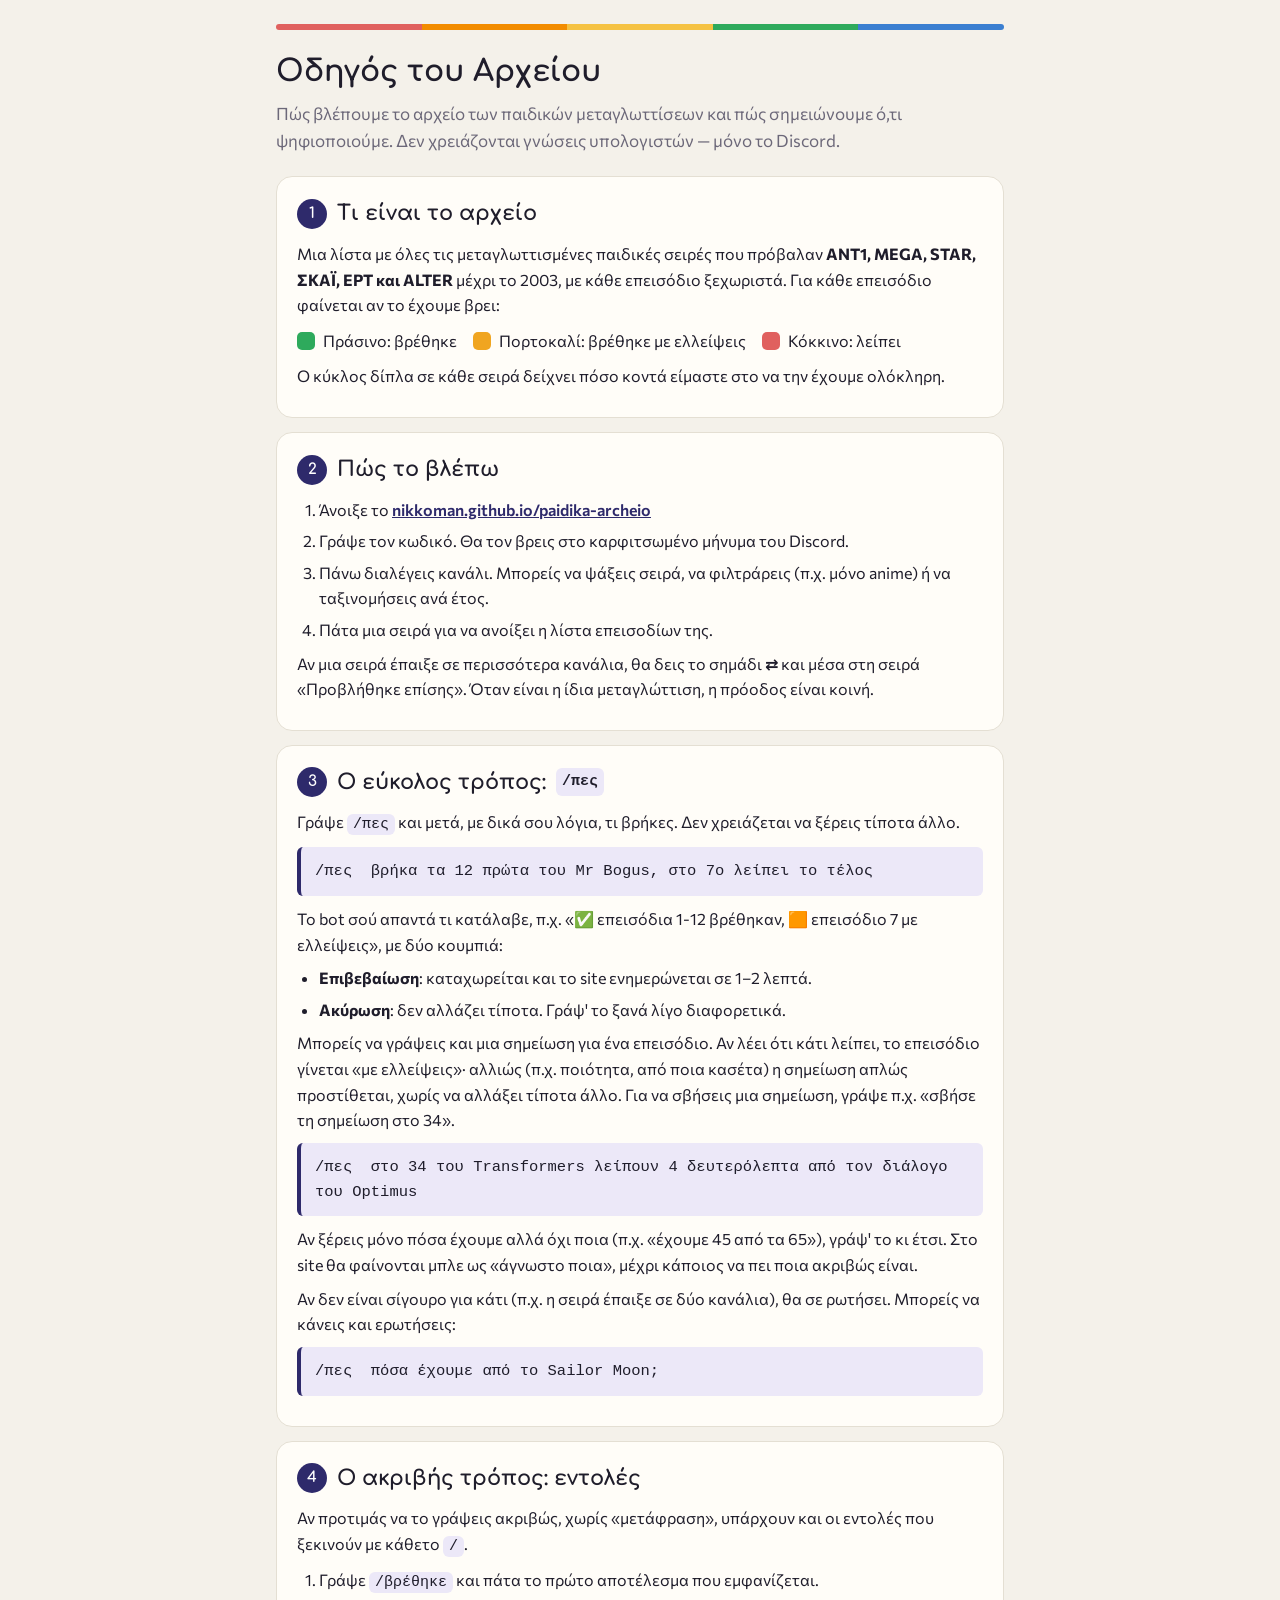
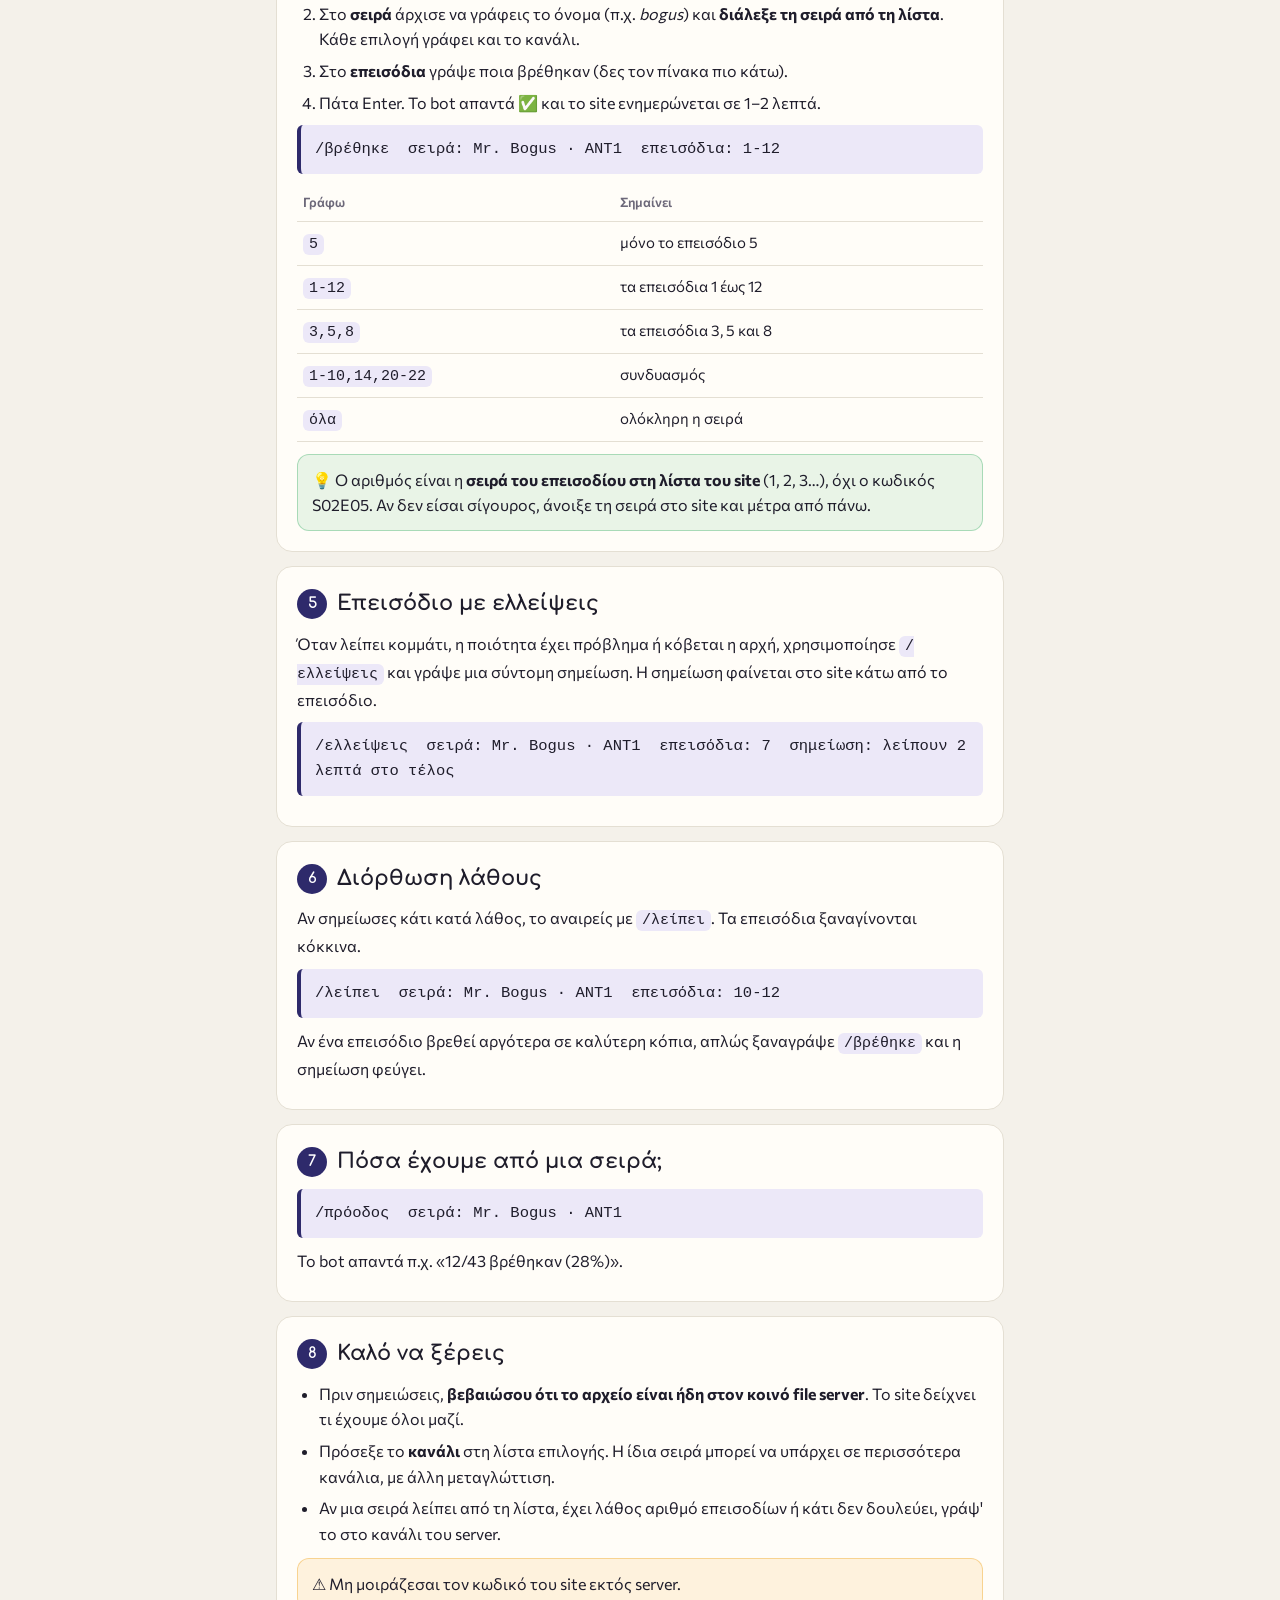
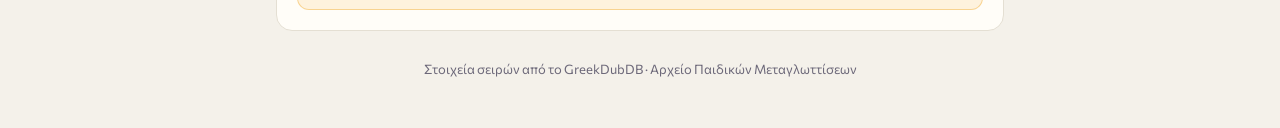
==== manual.html @ 13e2ba12 "«Έχουμε Ν, άγνωστο ποια»: νέα κατάσταση στο αρχείο, στο /πες και στο site - archive.py: dubs[dub].cl" ====
<!doctype html>
<html lang="el">
<head>
<meta charset="utf-8">
<meta name="viewport" content="width=device-width, initial-scale=1">
<meta name="robots" content="noindex, nofollow">
<title>Οδηγός Αρχείου</title>
<link rel="preconnect" href="https://fonts.googleapis.com">
<link rel="preconnect" href="https://fonts.gstatic.com" crossorigin>
<link href="https://fonts.googleapis.com/css2?family=Comfortaa:wght@500;700&family=Commissioner:wght@400;500;600;700&display=swap" rel="stylesheet">
<link rel="icon" href="data:image/svg+xml,<svg xmlns='http://www.w3.org/2000/svg' viewBox='0 0 32 32'><rect x='2' y='7' width='28' height='18' rx='3' fill='%23222'/><circle cx='11' cy='16' r='4' fill='%23f5c242'/><circle cx='21' cy='16' r='4' fill='%23f5c242'/></svg>">
<style>
:root {
  --bg: #f4f1ea; --card: #fffdf8; --ink: #1f1d2b; --muted: #6c6879; --line: #e4dfd3;
  --found: #2eaa5c; --partial: #f0a520; --missing: #e0605e; --accent: #2e2a6b; --code: #ece8f8;
}
@media (prefers-color-scheme: dark) {
  :root { --bg: #15141c; --card: #1e1d28; --ink: #ecebf2; --muted: #a29fb3; --line: #2f2d3c; --code: #2a2840; }
}
* { box-sizing: border-box; }
body { margin: 0; background: var(--bg); color: var(--ink); font: 16px/1.6 "Commissioner", system-ui, sans-serif; }
main { max-width: 760px; margin: 0 auto; padding: 24px 16px 64px; }
h1, h2 { font-family: "Comfortaa", sans-serif; }
h1 { font-size: 30px; margin: 18px 0 4px; }
h2 { font-size: 21px; margin: 0 0 10px; display: flex; gap: 10px; align-items: center; }
h2 .n { display: inline-grid; place-items: center; width: 30px; height: 30px; border-radius: 50%; background: var(--accent); color: #fff; font-size: 15px; flex: none; }
.lead { color: var(--muted); font-size: 17px; margin: 0 0 22px; }
.tape { display: flex; height: 6px; border-radius: 3px; overflow: hidden; }
.tape span { flex: 1; }
.tape span:nth-child(1) { background: #e0605e; } .tape span:nth-child(2) { background: #f28c00; }
.tape span:nth-child(3) { background: #f5c242; } .tape span:nth-child(4) { background: #2eaa5c; }
.tape span:nth-child(5) { background: #3b7fd1; }
section { background: var(--card); border: 1px solid var(--line); border-radius: 16px; padding: 20px; margin: 14px 0; }
p { margin: 8px 0; }
code, .cmd { font-family: ui-monospace, "SF Mono", Consolas, monospace; background: var(--code); border-radius: 6px; padding: 2px 6px; font-size: 15px; }
.cmd { display: block; padding: 12px 14px; margin: 10px 0; font-size: 15.5px; white-space: pre-wrap; border-left: 4px solid var(--accent); }
.steps { margin: 8px 0; padding-left: 22px; }
.steps li { margin: 6px 0; }
.legend { display: flex; gap: 16px; flex-wrap: wrap; margin: 10px 0; }
.legend span { display: inline-flex; align-items: center; gap: 8px; }
.legend i { width: 18px; height: 18px; border-radius: 5px; display: inline-block; }
.tip { background: color-mix(in srgb, var(--found) 10%, transparent); border: 1px solid color-mix(in srgb, var(--found) 35%, transparent); border-radius: 12px; padding: 12px 14px; margin-top: 12px; }
.warn { background: color-mix(in srgb, var(--partial) 12%, transparent); border: 1px solid color-mix(in srgb, var(--partial) 40%, transparent); border-radius: 12px; padding: 12px 14px; margin-top: 12px; }
table { width: 100%; border-collapse: collapse; margin: 8px 0; font-size: 15px; }
td, th { text-align: left; padding: 8px 6px; border-bottom: 1px solid var(--line); vertical-align: top; }
th { color: var(--muted); font-weight: 600; font-size: 13px; }
a { color: var(--accent); font-weight: 600; }
@media (prefers-color-scheme: dark) { a { color: #9d97ff; } }
.foot { text-align: center; color: var(--muted); font-size: 13px; margin-top: 28px; }
</style>
</head>
<body>
<main>
  <div class="tape" aria-hidden="true"><span></span><span></span><span></span><span></span><span></span></div>
  <h1>Οδηγός του Αρχείου</h1>
  <p class="lead">Πώς βλέπουμε το αρχείο των παιδικών μεταγλωττίσεων και πώς σημειώνουμε ό,τι ψηφιοποιούμε. Δεν χρειάζονται γνώσεις υπολογιστών — μόνο το Discord.</p>

  <section>
    <h2><span class="n">1</span>Τι είναι το αρχείο</h2>
    <p>Μια λίστα με όλες τις μεταγλωττισμένες παιδικές σειρές που πρόβαλαν <b>ANT1, MEGA, STAR, ΣΚΑΪ, ΕΡΤ και ALTER</b> μέχρι το 2003, με κάθε επεισόδιο ξεχωριστά. Για κάθε επεισόδιο φαίνεται αν το έχουμε βρει:</p>
    <div class="legend">
      <span><i style="background:var(--found)"></i>Πράσινο: βρέθηκε</span>
      <span><i style="background:var(--partial)"></i>Πορτοκαλί: βρέθηκε με ελλείψεις</span>
      <span><i style="background:var(--missing)"></i>Κόκκινο: λείπει</span>
    </div>
    <p>Ο κύκλος δίπλα σε κάθε σειρά δείχνει πόσο κοντά είμαστε στο να την έχουμε ολόκληρη.</p>
  </section>

  <section>
    <h2><span class="n">2</span>Πώς το βλέπω</h2>
    <ol class="steps">
      <li>Άνοιξε το <a href="https://nikkoman.github.io/paidika-archeio/" target="_blank" rel="noopener">nikkoman.github.io/paidika-archeio</a></li>
      <li>Γράψε τον κωδικό. Θα τον βρεις στο καρφιτσωμένο μήνυμα του Discord.</li>
      <li>Πάνω διαλέγεις κανάλι. Μπορείς να ψάξεις σειρά, να φιλτράρεις (π.χ. μόνο anime) ή να ταξινομήσεις ανά έτος.</li>
      <li>Πάτα μια σειρά για να ανοίξει η λίστα επεισοδίων της.</li>
    </ol>
    <p>Αν μια σειρά έπαιξε σε περισσότερα κανάλια, θα δεις το σημάδι <b>⇄</b> και μέσα στη σειρά «Προβλήθηκε επίσης». Όταν είναι η ίδια μεταγλώττιση, η πρόοδος είναι κοινή.</p>
  </section>

  <section>
    <h2><span class="n">3</span>Ο εύκολος τρόπος: <code>/πες</code></h2>
    <p>Γράψε <code>/πες</code> και μετά, με δικά σου λόγια, τι βρήκες. Δεν χρειάζεται να ξέρεις τίποτα άλλο.</p>
    <div class="cmd">/πες  βρήκα τα 12 πρώτα του Mr Bogus, στο 7ο λείπει το τέλος</div>
    <p>Το bot σού απαντά τι κατάλαβε, π.χ. «✅ επεισόδια 1-12 βρέθηκαν, 🟧 επεισόδιο 7 με ελλείψεις», με δύο κουμπιά:</p>
    <ul class="steps">
      <li><b>Επιβεβαίωση</b>: καταχωρείται και το site ενημερώνεται σε 1–2 λεπτά.</li>
      <li><b>Ακύρωση</b>: δεν αλλάζει τίποτα. Γράψ' το ξανά λίγο διαφορετικά.</li>
    </ul>
    <p>Μπορείς να γράψεις και μια σημείωση για ένα επεισόδιο. Αν λέει ότι κάτι λείπει, το επεισόδιο γίνεται «με ελλείψεις»· αλλιώς (π.χ. ποιότητα, από ποια κασέτα) η σημείωση απλώς προστίθεται, χωρίς να αλλάξει τίποτα άλλο. Για να σβήσεις μια σημείωση, γράψε π.χ. «σβήσε τη σημείωση στο 34».</p>
    <div class="cmd">/πες  στο 34 του Transformers λείπουν 4 δευτερόλεπτα από τον διάλογο του Optimus</div>
    <p>Αν ξέρεις μόνο πόσα έχουμε αλλά όχι ποια (π.χ. «έχουμε 45 από τα 65»), γράψ' το κι έτσι. Στο site θα φαίνονται μπλε ως «άγνωστο ποια», μέχρι κάποιος να πει ποια ακριβώς είναι.</p>
    <p>Αν δεν είναι σίγουρο για κάτι (π.χ. η σειρά έπαιξε σε δύο κανάλια), θα σε ρωτήσει. Μπορείς να κάνεις και ερωτήσεις:</p>
    <div class="cmd">/πες  πόσα έχουμε από το Sailor Moon;</div>
  </section>

  <section>
    <h2><span class="n">4</span>Ο ακριβής τρόπος: εντολές</h2>
    <p>Αν προτιμάς να το γράψεις ακριβώς, χωρίς «μετάφραση», υπάρχουν και οι εντολές που ξεκινούν με κάθετο <code>/</code>.</p>
    <ol class="steps">
      <li>Γράψε <code>/βρέθηκε</code> και πάτα το πρώτο αποτέλεσμα που εμφανίζεται.</li>
      <li>Στο <b>σειρά</b> άρχισε να γράφεις το όνομα (π.χ. <i>bogus</i>) και <b>διάλεξε τη σειρά από τη λίστα</b>. Κάθε επιλογή γράφει και το κανάλι.</li>
      <li>Στο <b>επεισόδια</b> γράψε ποια βρέθηκαν (δες τον πίνακα πιο κάτω).</li>
      <li>Πάτα Enter. Το bot απαντά ✅ και το site ενημερώνεται σε 1–2 λεπτά.</li>
    </ol>
    <div class="cmd">/βρέθηκε  σειρά: Mr. Bogus · ANT1  επεισόδια: 1-12</div>

    <table>
      <tr><th>Γράφω</th><th>Σημαίνει</th></tr>
      <tr><td><code>5</code></td><td>μόνο το επεισόδιο 5</td></tr>
      <tr><td><code>1-12</code></td><td>τα επεισόδια 1 έως 12</td></tr>
      <tr><td><code>3,5,8</code></td><td>τα επεισόδια 3, 5 και 8</td></tr>
      <tr><td><code>1-10,14,20-22</code></td><td>συνδυασμός</td></tr>
      <tr><td><code>όλα</code></td><td>ολόκληρη η σειρά</td></tr>
    </table>
    <div class="tip">💡 Ο αριθμός είναι η <b>σειρά του επεισοδίου στη λίστα του site</b> (1, 2, 3…), όχι ο κωδικός S02E05. Αν δεν είσαι σίγουρος, άνοιξε τη σειρά στο site και μέτρα από πάνω.</div>
  </section>

  <section>
    <h2><span class="n">5</span>Επεισόδιο με ελλείψεις</h2>
    <p>Όταν λείπει κομμάτι, η ποιότητα έχει πρόβλημα ή κόβεται η αρχή, χρησιμοποίησε <code>/ελλείψεις</code> και γράψε μια σύντομη σημείωση. Η σημείωση φαίνεται στο site κάτω από το επεισόδιο.</p>
    <div class="cmd">/ελλείψεις  σειρά: Mr. Bogus · ANT1  επεισόδια: 7  σημείωση: λείπουν 2 λεπτά στο τέλος</div>
  </section>

  <section>
    <h2><span class="n">6</span>Διόρθωση λάθους</h2>
    <p>Αν σημείωσες κάτι κατά λάθος, το αναιρείς με <code>/λείπει</code>. Τα επεισόδια ξαναγίνονται κόκκινα.</p>
    <div class="cmd">/λείπει  σειρά: Mr. Bogus · ANT1  επεισόδια: 10-12</div>
    <p>Αν ένα επεισόδιο βρεθεί αργότερα σε καλύτερη κόπια, απλώς ξαναγράψε <code>/βρέθηκε</code> και η σημείωση φεύγει.</p>
  </section>

  <section>
    <h2><span class="n">7</span>Πόσα έχουμε από μια σειρά;</h2>
    <div class="cmd">/πρόοδος  σειρά: Mr. Bogus · ANT1</div>
    <p>Το bot απαντά π.χ. «12/43 βρέθηκαν (28%)».</p>
  </section>

  <section>
    <h2><span class="n">8</span>Καλό να ξέρεις</h2>
    <ul class="steps">
      <li>Πριν σημειώσεις, <b>βεβαιώσου ότι το αρχείο είναι ήδη στον κοινό file server</b>. Το site δείχνει τι έχουμε όλοι μαζί.</li>
      <li>Πρόσεξε το <b>κανάλι</b> στη λίστα επιλογής. Η ίδια σειρά μπορεί να υπάρχει σε περισσότερα κανάλια, με άλλη μεταγλώττιση.</li>
      <li>Αν μια σειρά λείπει από τη λίστα, έχει λάθος αριθμό επεισοδίων ή κάτι δεν δουλεύει, γράψ' το στο κανάλι του server.</li>
    </ul>
    <div class="warn">⚠️ Μη μοιράζεσαι τον κωδικό του site εκτός server.</div>
  </section>

  <p class="foot">Στοιχεία σειρών από το GreekDubDB · Αρχείο Παιδικών Μεταγλωττίσεων</p>
</main>
</body>
</html>
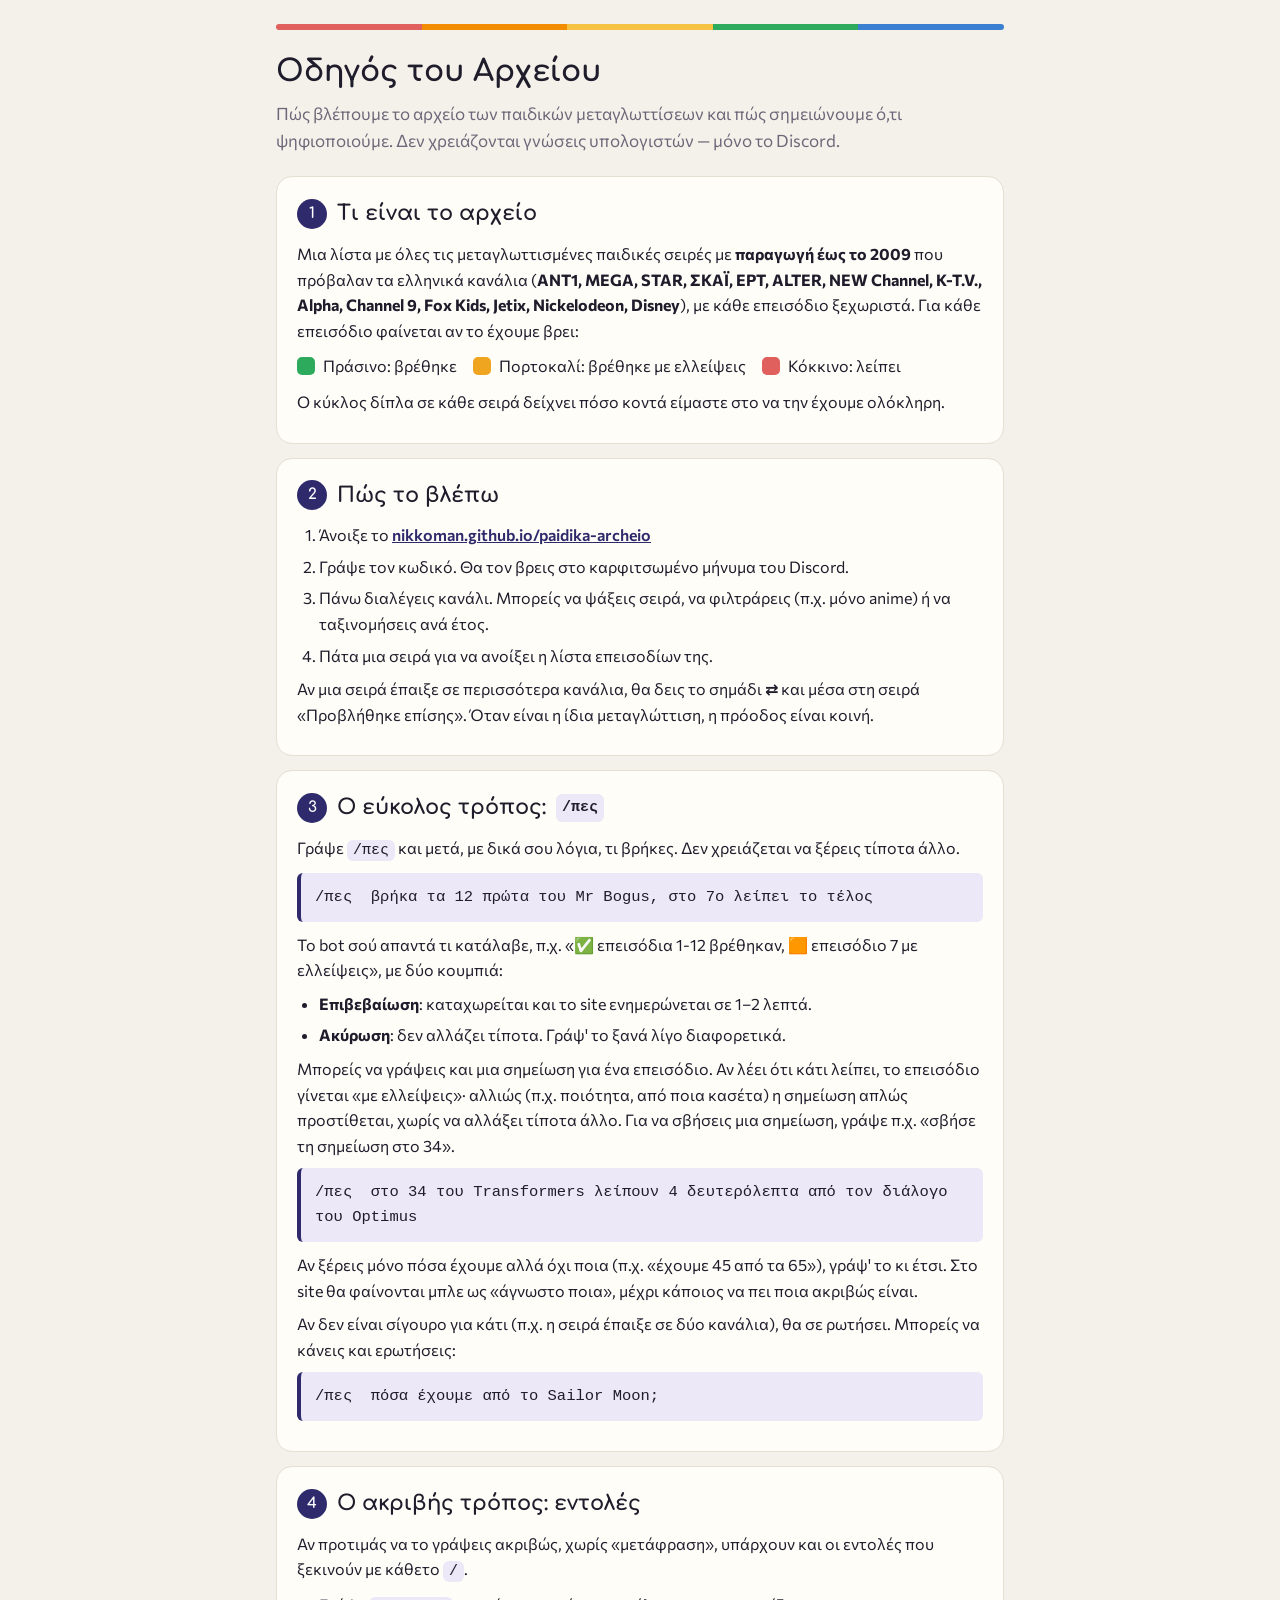
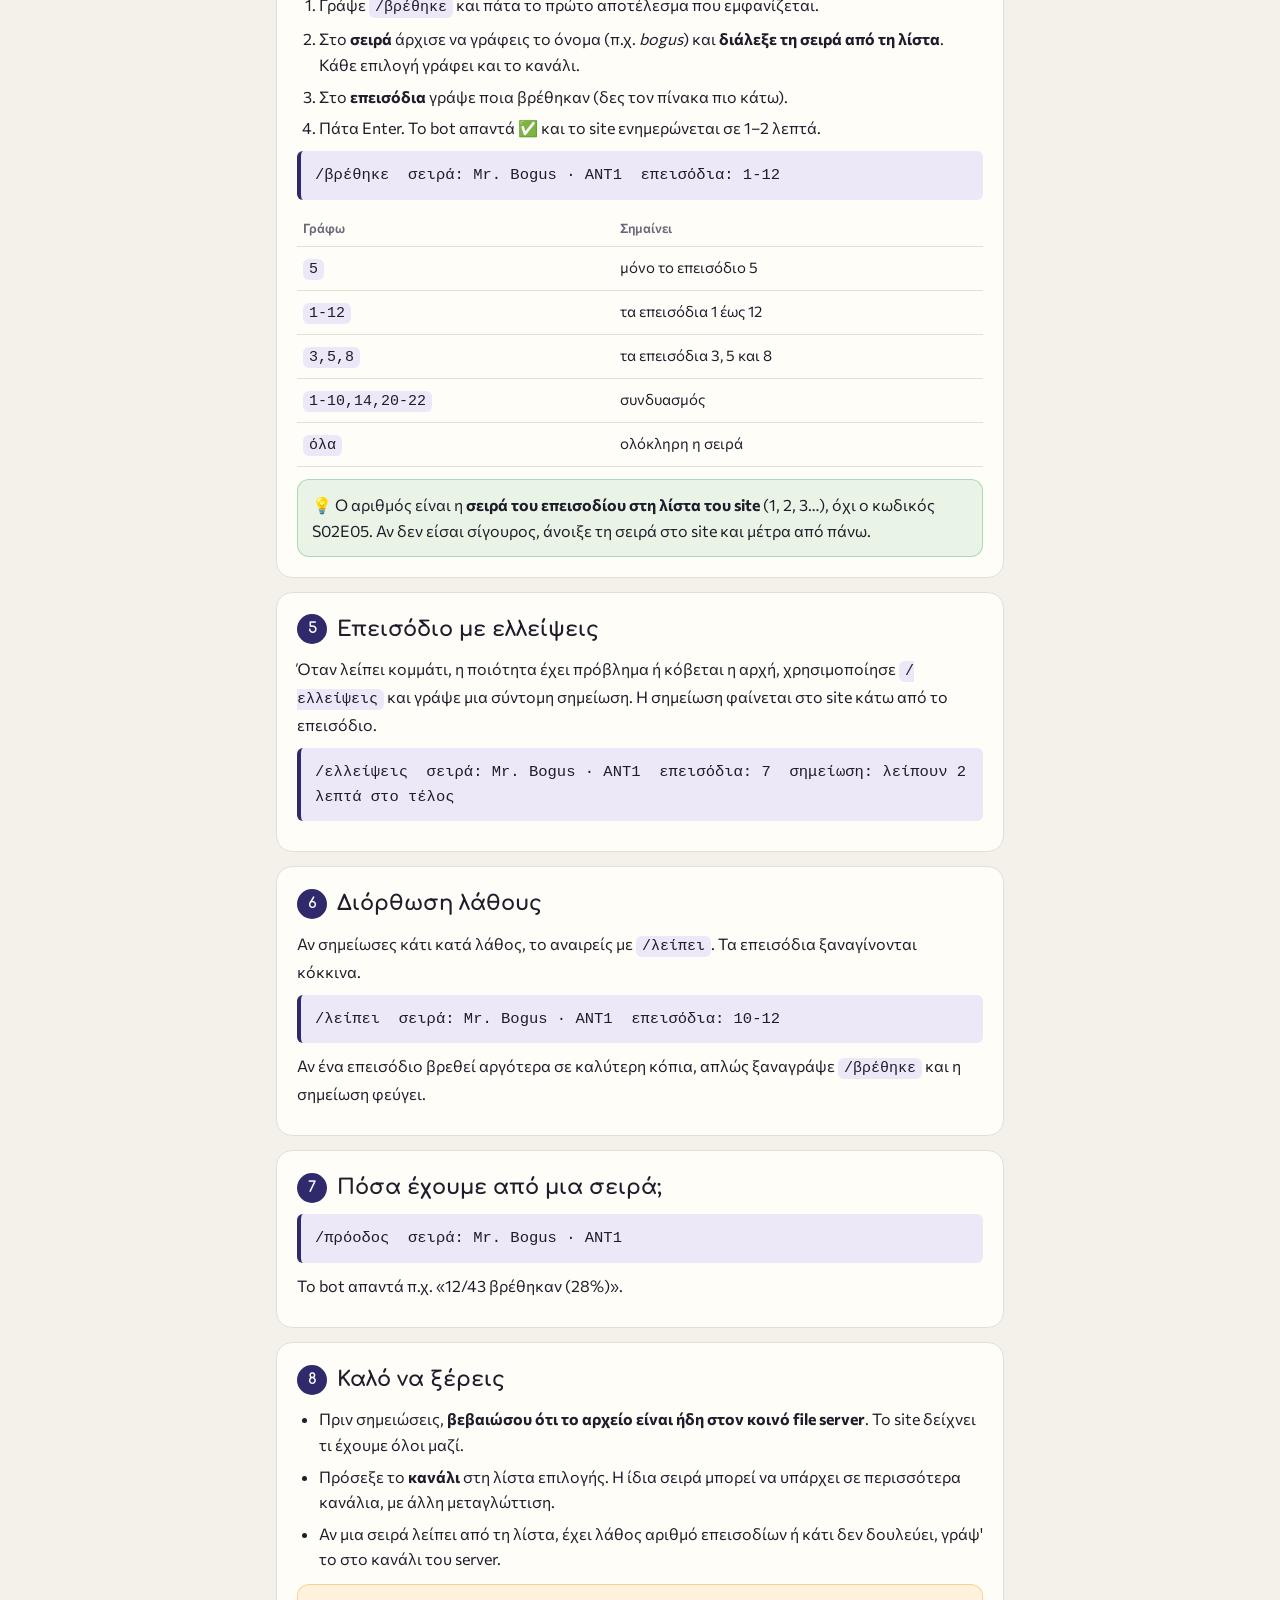
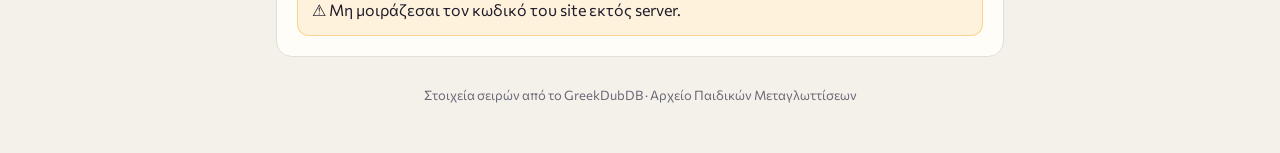
==== commit ef51b427: "Κείμενα site/οδηγού: παραγωγές έως το 2009, όλα τα κανάλια Co-Authored-By: Claude Opus 5.5 (1M conte" ====
--- a/manual.html
+++ b/manual.html
@@ -57,7 +57,7 @@
 
   <section>
     <h2><span class="n">1</span>Τι είναι το αρχείο</h2>
-    <p>Μια λίστα με όλες τις μεταγλωττισμένες παιδικές σειρές που πρόβαλαν <b>ANT1, MEGA, STAR, ΣΚΑΪ, ΕΡΤ και ALTER</b> μέχρι το 2003, με κάθε επεισόδιο ξεχωριστά. Για κάθε επεισόδιο φαίνεται αν το έχουμε βρει:</p>
+    <p>Μια λίστα με όλες τις μεταγλωττισμένες παιδικές σειρές με <b>παραγωγή έως το 2009</b> που πρόβαλαν τα ελληνικά κανάλια (<b>ANT1, MEGA, STAR, ΣΚΑΪ, ΕΡΤ, ALTER, NEW Channel, K-T.V., Alpha, Channel 9, Fox Kids, Jetix, Nickelodeon, Disney</b>), με κάθε επεισόδιο ξεχωριστά. Για κάθε επεισόδιο φαίνεται αν το έχουμε βρει:</p>
     <div class="legend">
       <span><i style="background:var(--found)"></i>Πράσινο: βρέθηκε</span>
       <span><i style="background:var(--partial)"></i>Πορτοκαλί: βρέθηκε με ελλείψεις</span>
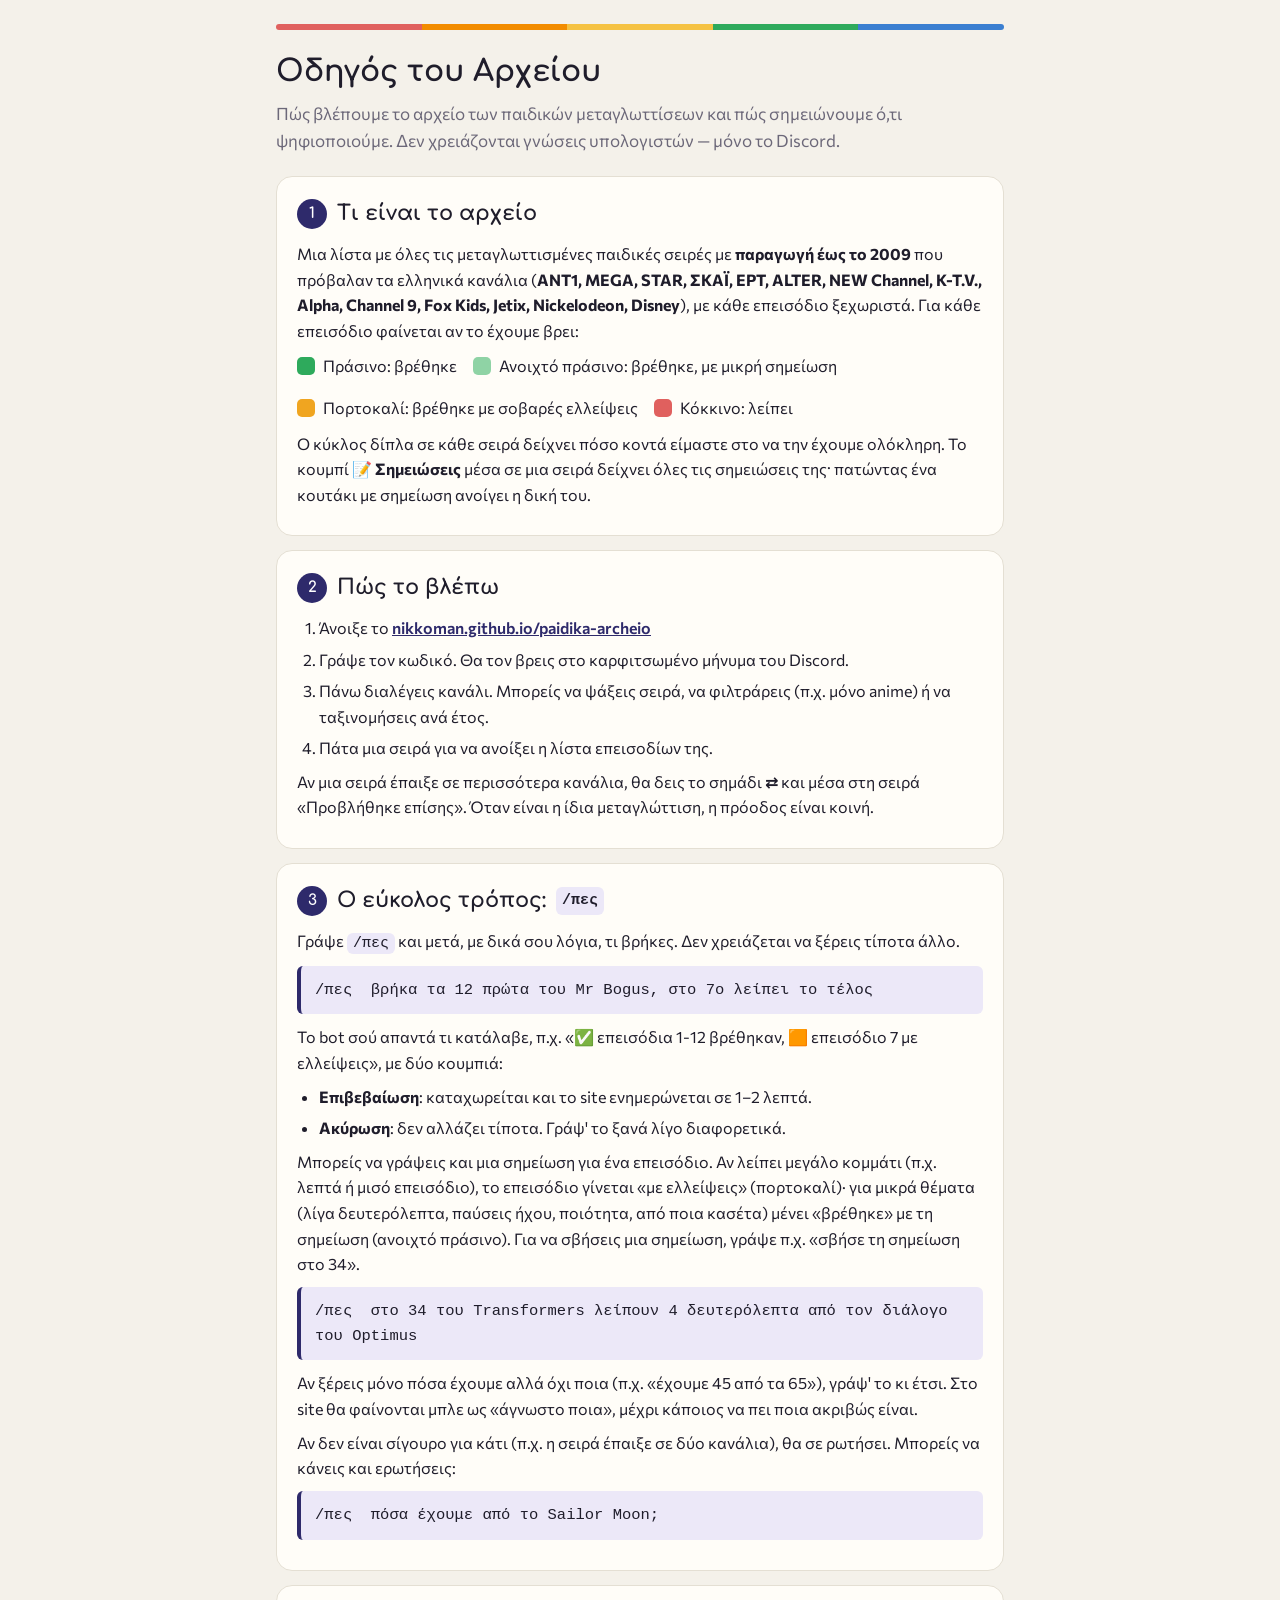
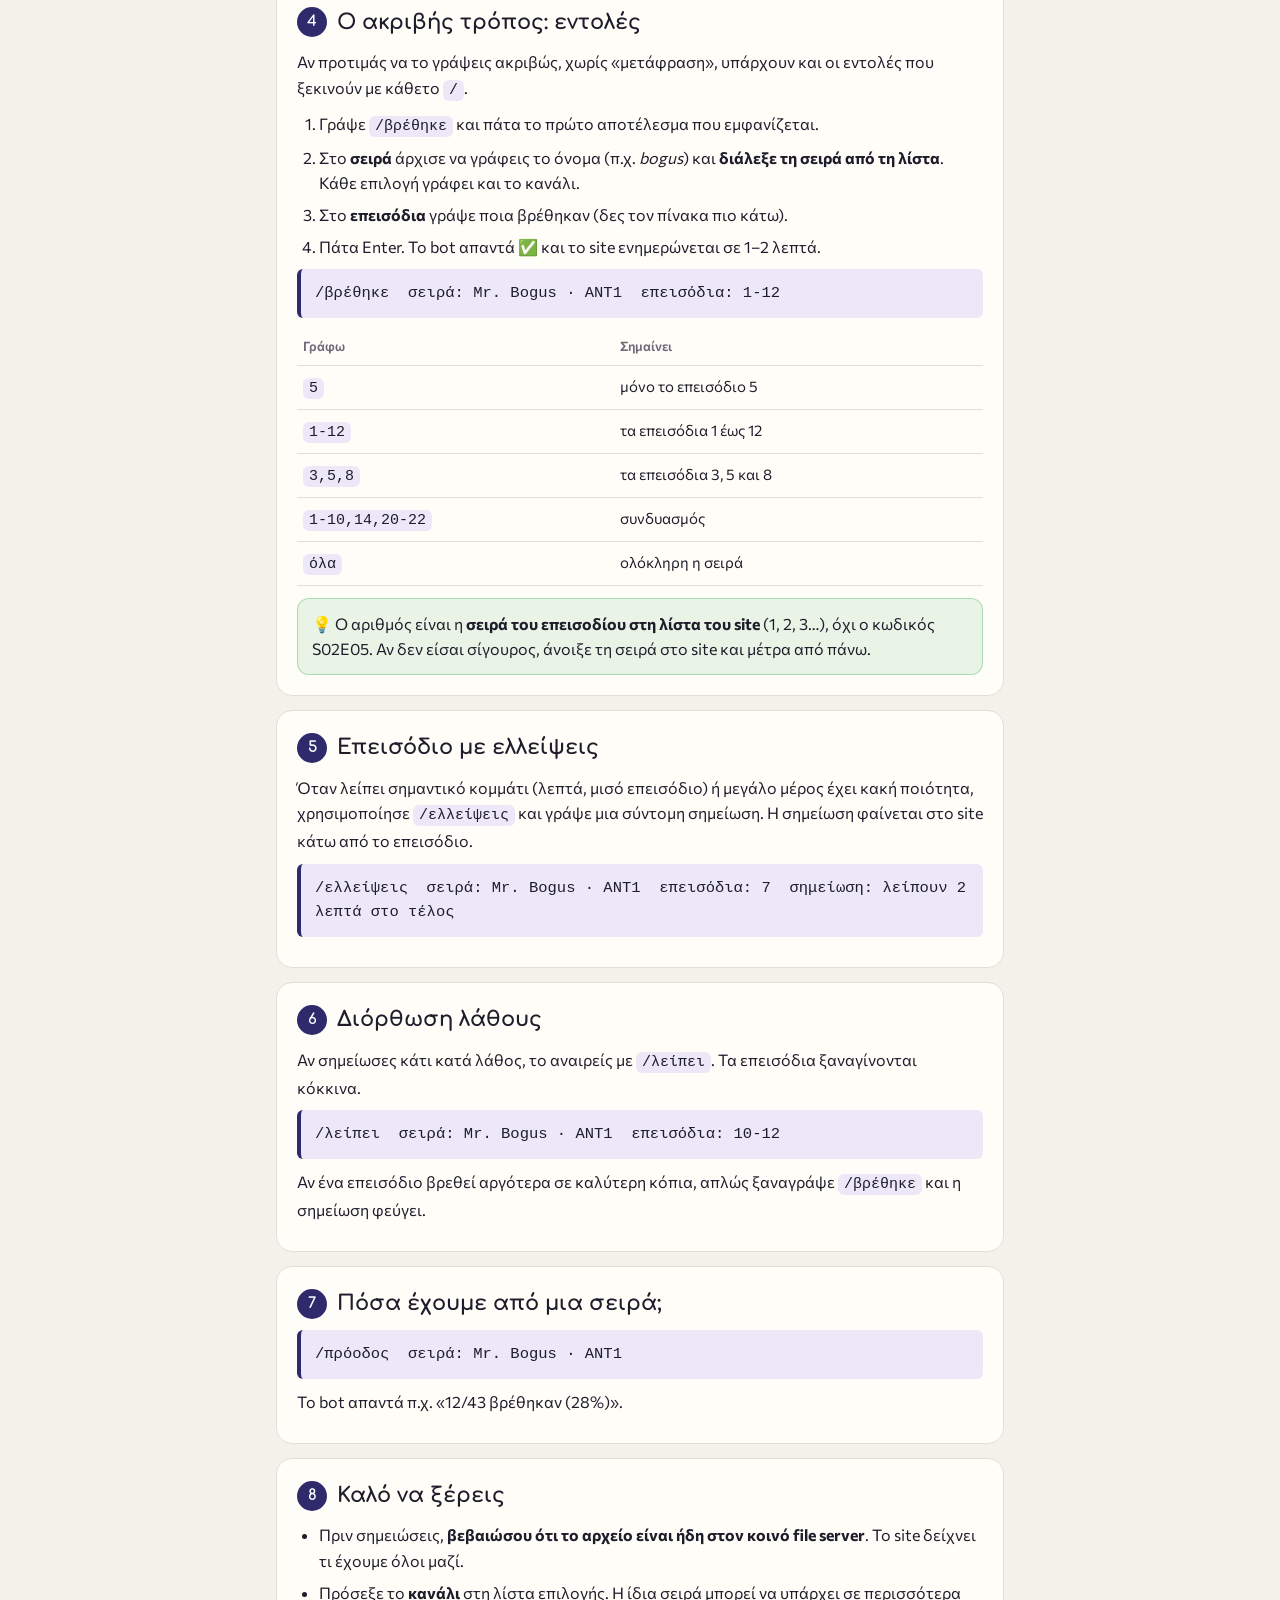
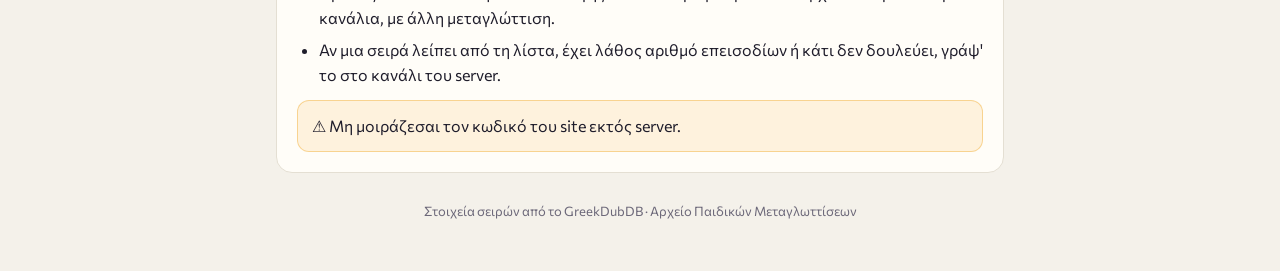
==== commit a0afba57: "Σημειώσεις: ανοιχτό πράσινο για βρέθηκε με σημείωση, κουμπί «Σημειώσεις», σοβαρότητα ελλείψεων στο b" ====
--- a/manual.html
+++ b/manual.html
@@ -3,7 +3,7 @@
 <head>
 <meta charset="utf-8">
 <meta name="viewport" content="width=device-width, initial-scale=1">
-<meta name="robots" content="noindex, nofollow">
+<meta name="robots" content="noindex, nofollow, noarchive, nosnippet, noimageindex">
 <title>Οδηγός Αρχείου</title>
 <link rel="preconnect" href="https://fonts.googleapis.com">
 <link rel="preconnect" href="https://fonts.gstatic.com" crossorigin>
@@ -60,10 +60,11 @@
     <p>Μια λίστα με όλες τις μεταγλωττισμένες παιδικές σειρές με <b>παραγωγή έως το 2009</b> που πρόβαλαν τα ελληνικά κανάλια (<b>ANT1, MEGA, STAR, ΣΚΑΪ, ΕΡΤ, ALTER, NEW Channel, K-T.V., Alpha, Channel 9, Fox Kids, Jetix, Nickelodeon, Disney</b>), με κάθε επεισόδιο ξεχωριστά. Για κάθε επεισόδιο φαίνεται αν το έχουμε βρει:</p>
     <div class="legend">
       <span><i style="background:var(--found)"></i>Πράσινο: βρέθηκε</span>
-      <span><i style="background:var(--partial)"></i>Πορτοκαλί: βρέθηκε με ελλείψεις</span>
+      <span><i style="background:#8fd3a5"></i>Ανοιχτό πράσινο: βρέθηκε, με μικρή σημείωση</span>
+      <span><i style="background:var(--partial)"></i>Πορτοκαλί: βρέθηκε με σοβαρές ελλείψεις</span>
       <span><i style="background:var(--missing)"></i>Κόκκινο: λείπει</span>
     </div>
-    <p>Ο κύκλος δίπλα σε κάθε σειρά δείχνει πόσο κοντά είμαστε στο να την έχουμε ολόκληρη.</p>
+    <p>Ο κύκλος δίπλα σε κάθε σειρά δείχνει πόσο κοντά είμαστε στο να την έχουμε ολόκληρη. Το κουμπί <b>📝 Σημειώσεις</b> μέσα σε μια σειρά δείχνει όλες τις σημειώσεις της· πατώντας ένα κουτάκι με σημείωση ανοίγει η δική του.</p>
   </section>
 
   <section>
@@ -86,7 +87,7 @@
       <li><b>Επιβεβαίωση</b>: καταχωρείται και το site ενημερώνεται σε 1–2 λεπτά.</li>
       <li><b>Ακύρωση</b>: δεν αλλάζει τίποτα. Γράψ' το ξανά λίγο διαφορετικά.</li>
     </ul>
-    <p>Μπορείς να γράψεις και μια σημείωση για ένα επεισόδιο. Αν λέει ότι κάτι λείπει, το επεισόδιο γίνεται «με ελλείψεις»· αλλιώς (π.χ. ποιότητα, από ποια κασέτα) η σημείωση απλώς προστίθεται, χωρίς να αλλάξει τίποτα άλλο. Για να σβήσεις μια σημείωση, γράψε π.χ. «σβήσε τη σημείωση στο 34».</p>
+    <p>Μπορείς να γράψεις και μια σημείωση για ένα επεισόδιο. Αν λείπει μεγάλο κομμάτι (π.χ. λεπτά ή μισό επεισόδιο), το επεισόδιο γίνεται «με ελλείψεις» (πορτοκαλί)· για μικρά θέματα (λίγα δευτερόλεπτα, παύσεις ήχου, ποιότητα, από ποια κασέτα) μένει «βρέθηκε» με τη σημείωση (ανοιχτό πράσινο). Για να σβήσεις μια σημείωση, γράψε π.χ. «σβήσε τη σημείωση στο 34».</p>
     <div class="cmd">/πες  στο 34 του Transformers λείπουν 4 δευτερόλεπτα από τον διάλογο του Optimus</div>
     <p>Αν ξέρεις μόνο πόσα έχουμε αλλά όχι ποια (π.χ. «έχουμε 45 από τα 65»), γράψ' το κι έτσι. Στο site θα φαίνονται μπλε ως «άγνωστο ποια», μέχρι κάποιος να πει ποια ακριβώς είναι.</p>
     <p>Αν δεν είναι σίγουρο για κάτι (π.χ. η σειρά έπαιξε σε δύο κανάλια), θα σε ρωτήσει. Μπορείς να κάνεις και ερωτήσεις:</p>
@@ -117,7 +118,7 @@
 
   <section>
     <h2><span class="n">5</span>Επεισόδιο με ελλείψεις</h2>
-    <p>Όταν λείπει κομμάτι, η ποιότητα έχει πρόβλημα ή κόβεται η αρχή, χρησιμοποίησε <code>/ελλείψεις</code> και γράψε μια σύντομη σημείωση. Η σημείωση φαίνεται στο site κάτω από το επεισόδιο.</p>
+    <p>Όταν λείπει σημαντικό κομμάτι (λεπτά, μισό επεισόδιο) ή μεγάλο μέρος έχει κακή ποιότητα, χρησιμοποίησε <code>/ελλείψεις</code> και γράψε μια σύντομη σημείωση. Η σημείωση φαίνεται στο site κάτω από το επεισόδιο.</p>
     <div class="cmd">/ελλείψεις  σειρά: Mr. Bogus · ANT1  επεισόδια: 7  σημείωση: λείπουν 2 λεπτά στο τέλος</div>
   </section>
 
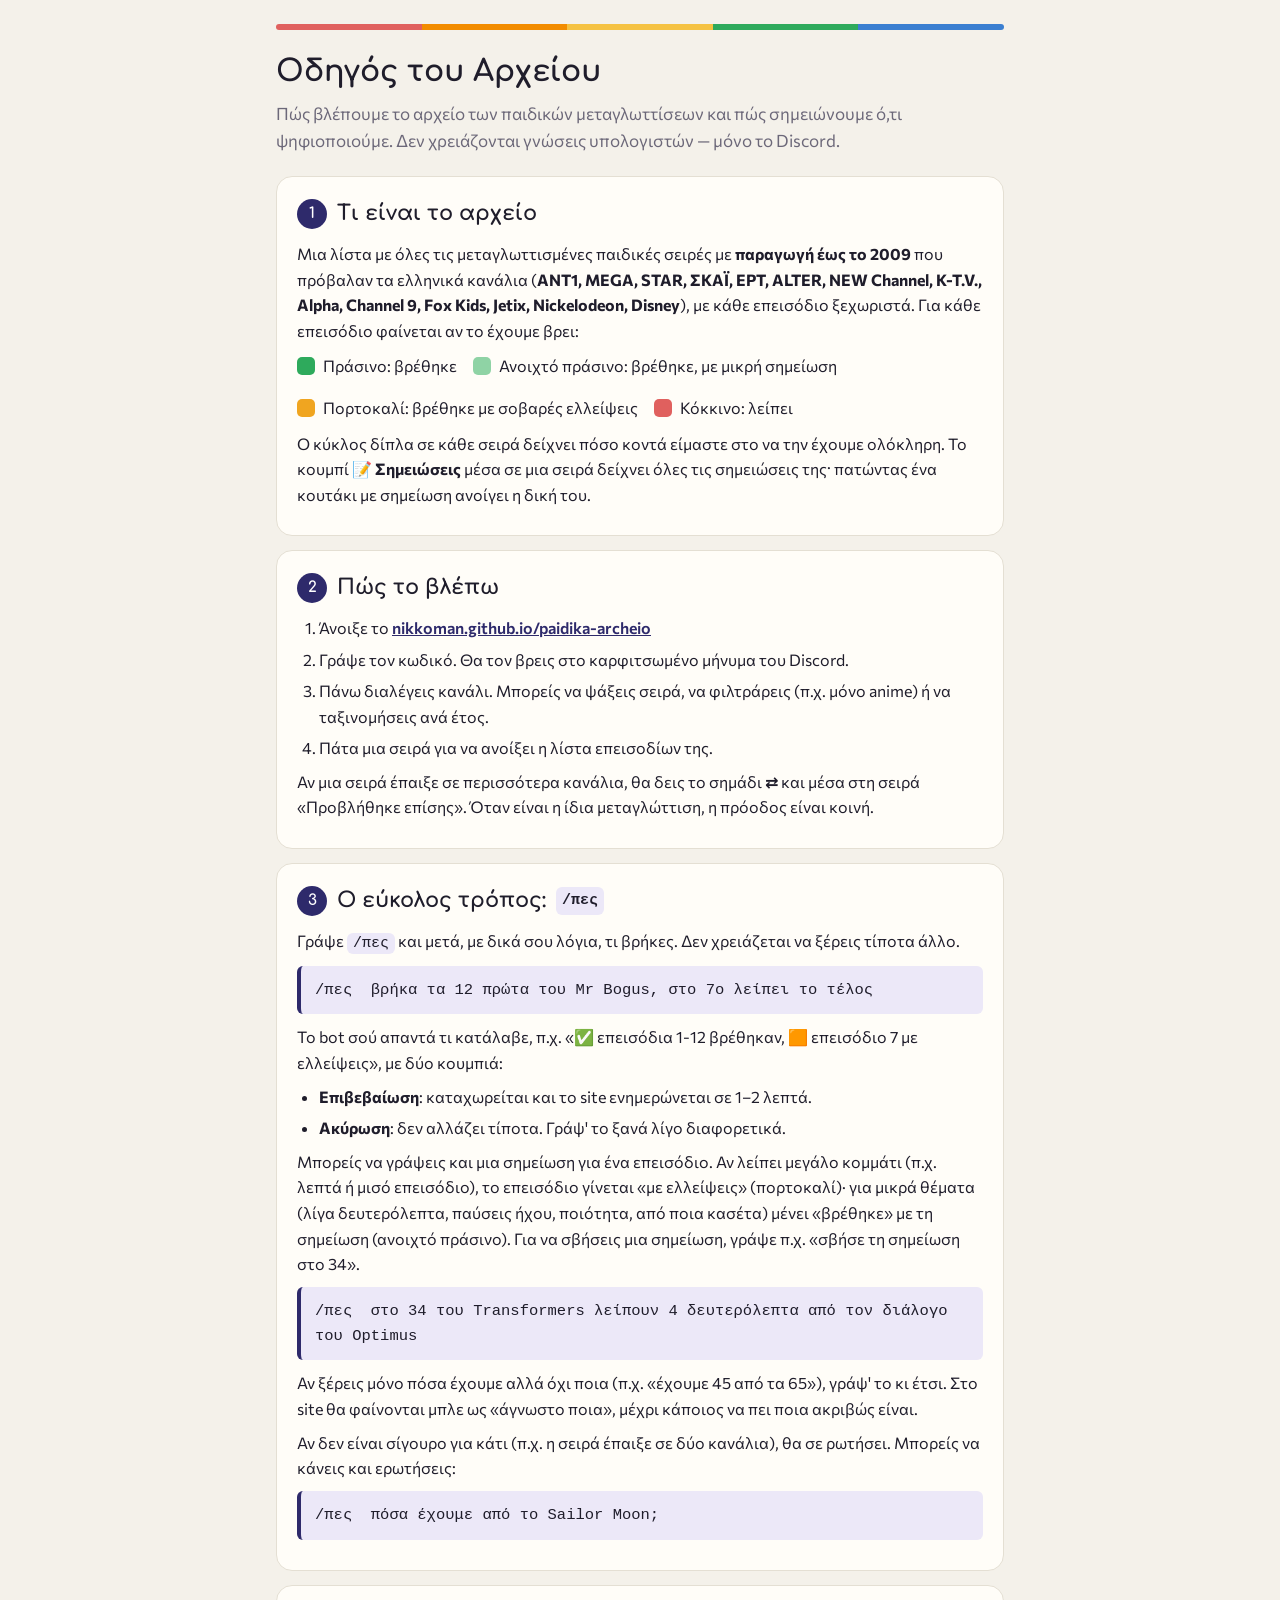
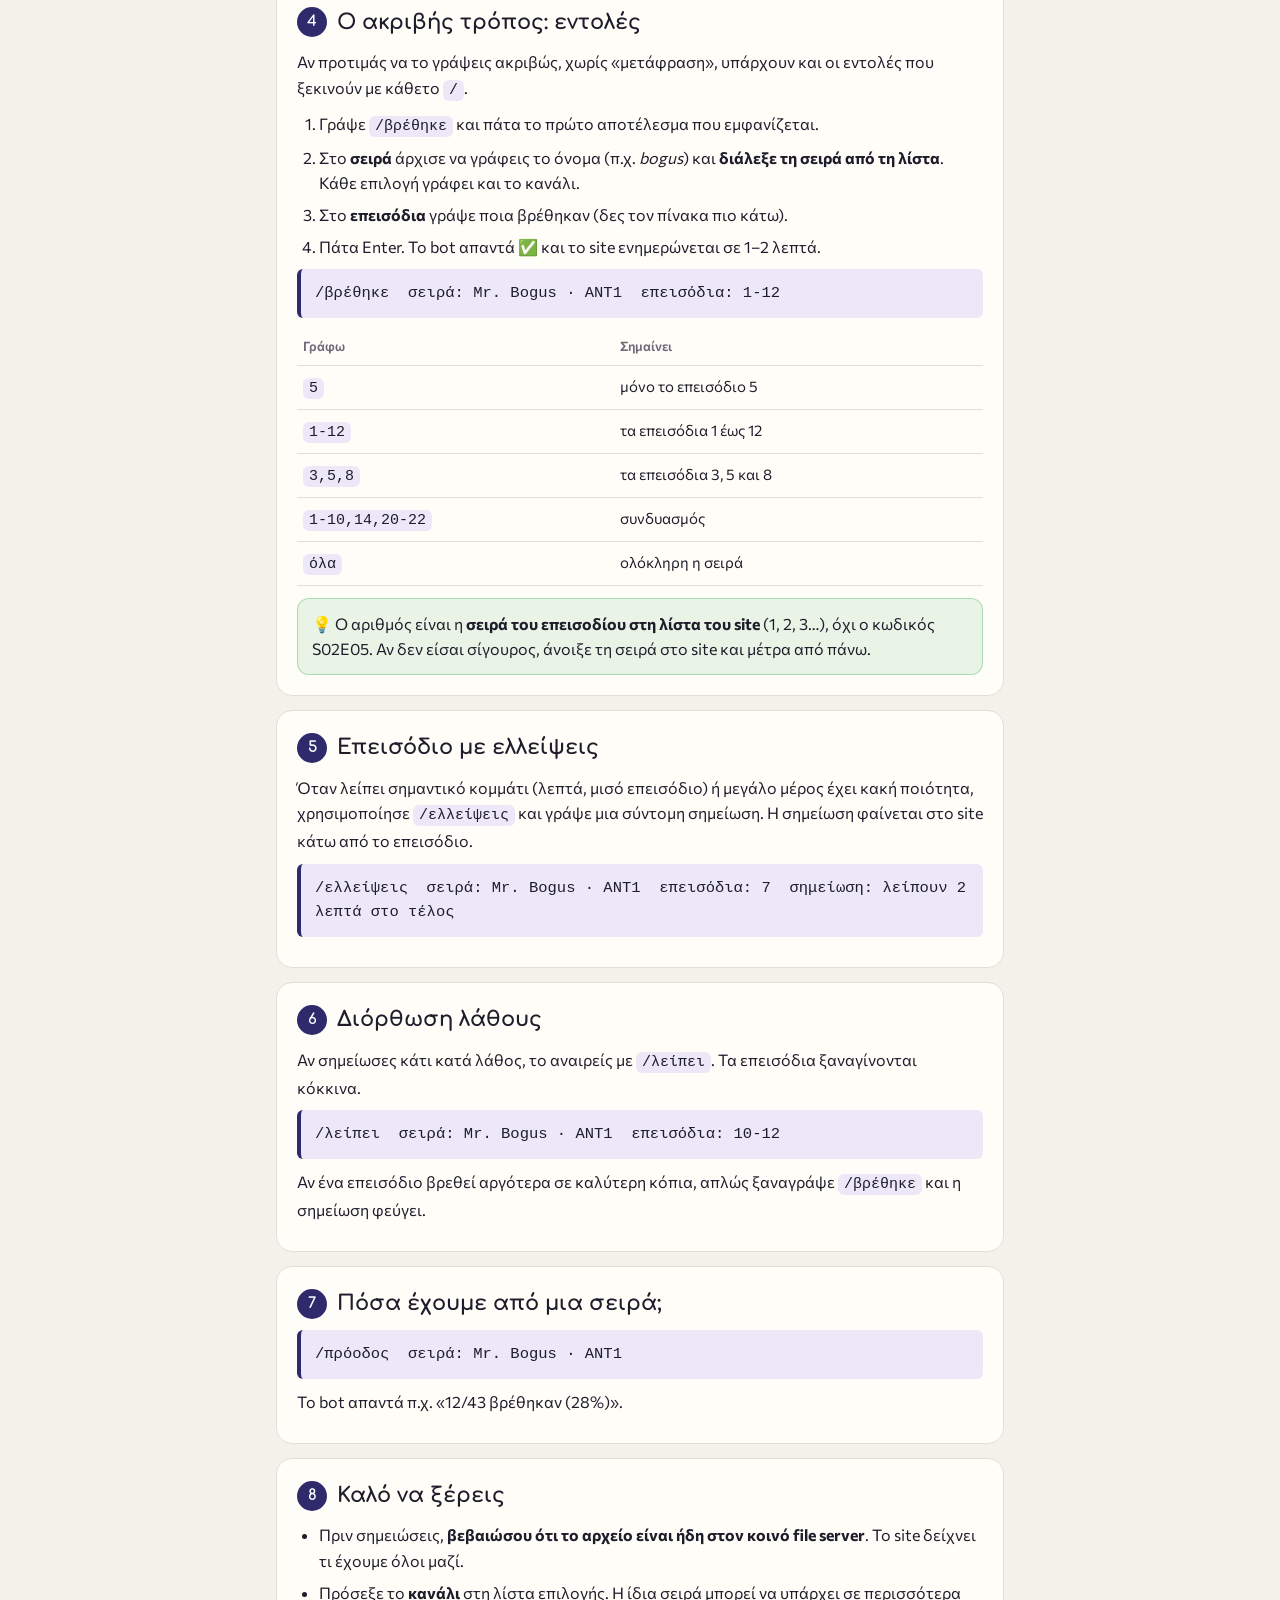
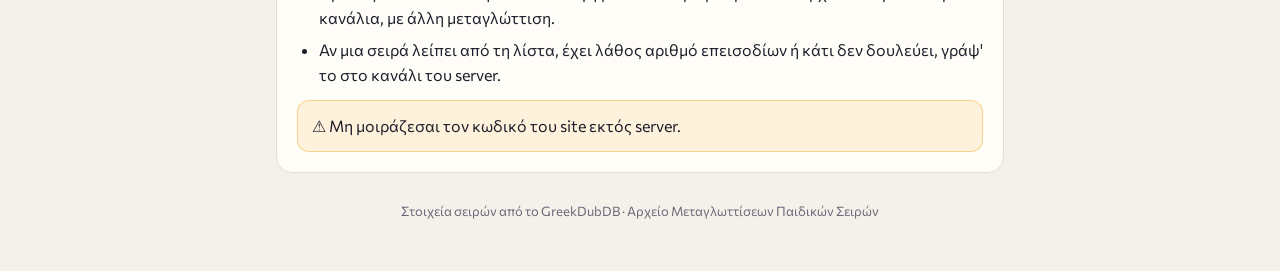
==== commit ea785487: "Τίτλος: «Αρχείο Μεταγλωττίσεων Παιδικών Σειρών» Co-Authored-By: Claude Opus 5.5 (1M context) <norepl" ====
--- a/manual.html
+++ b/manual.html
@@ -145,7 +145,7 @@
     <div class="warn">⚠️ Μη μοιράζεσαι τον κωδικό του site εκτός server.</div>
   </section>
 
-  <p class="foot">Στοιχεία σειρών από το GreekDubDB · Αρχείο Παιδικών Μεταγλωττίσεων</p>
+  <p class="foot">Στοιχεία σειρών από το GreekDubDB · Αρχείο Μεταγλωττίσεων Παιδικών Σειρών</p>
 </main>
 </body>
 </html>
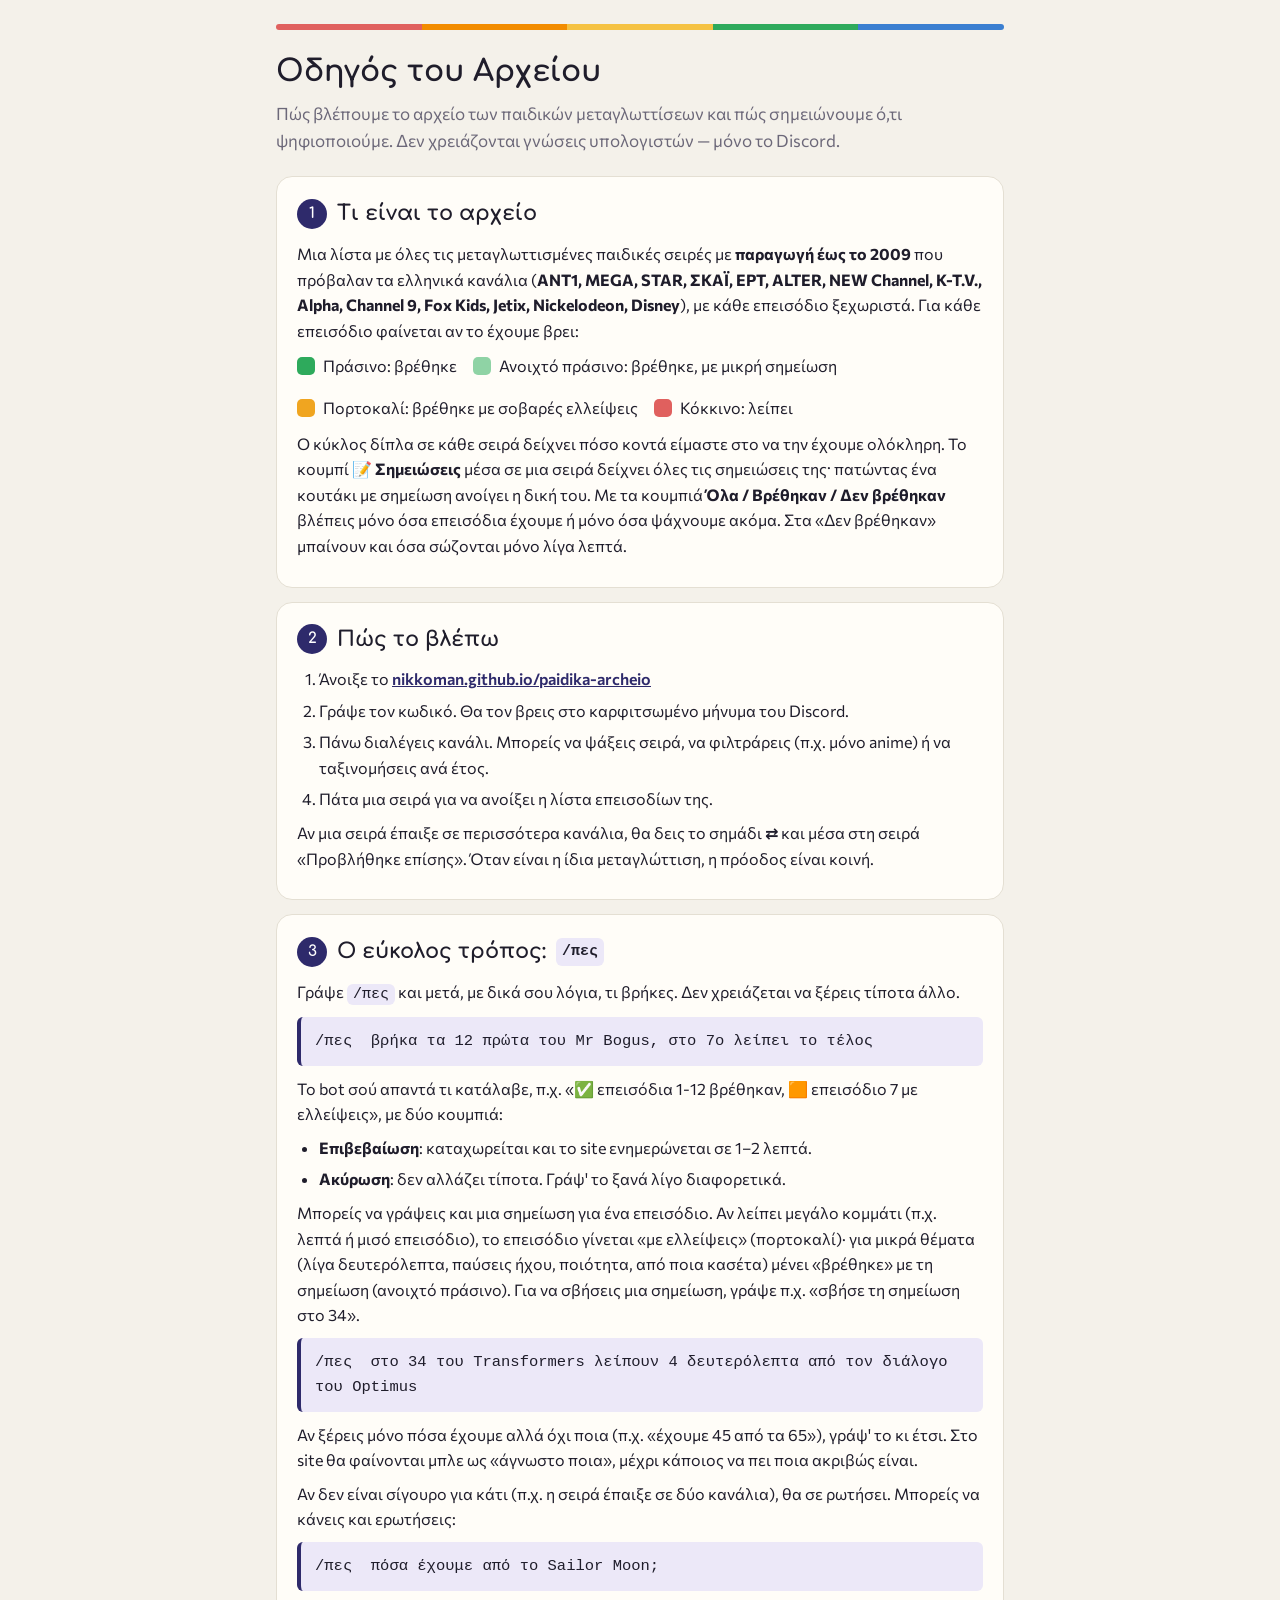
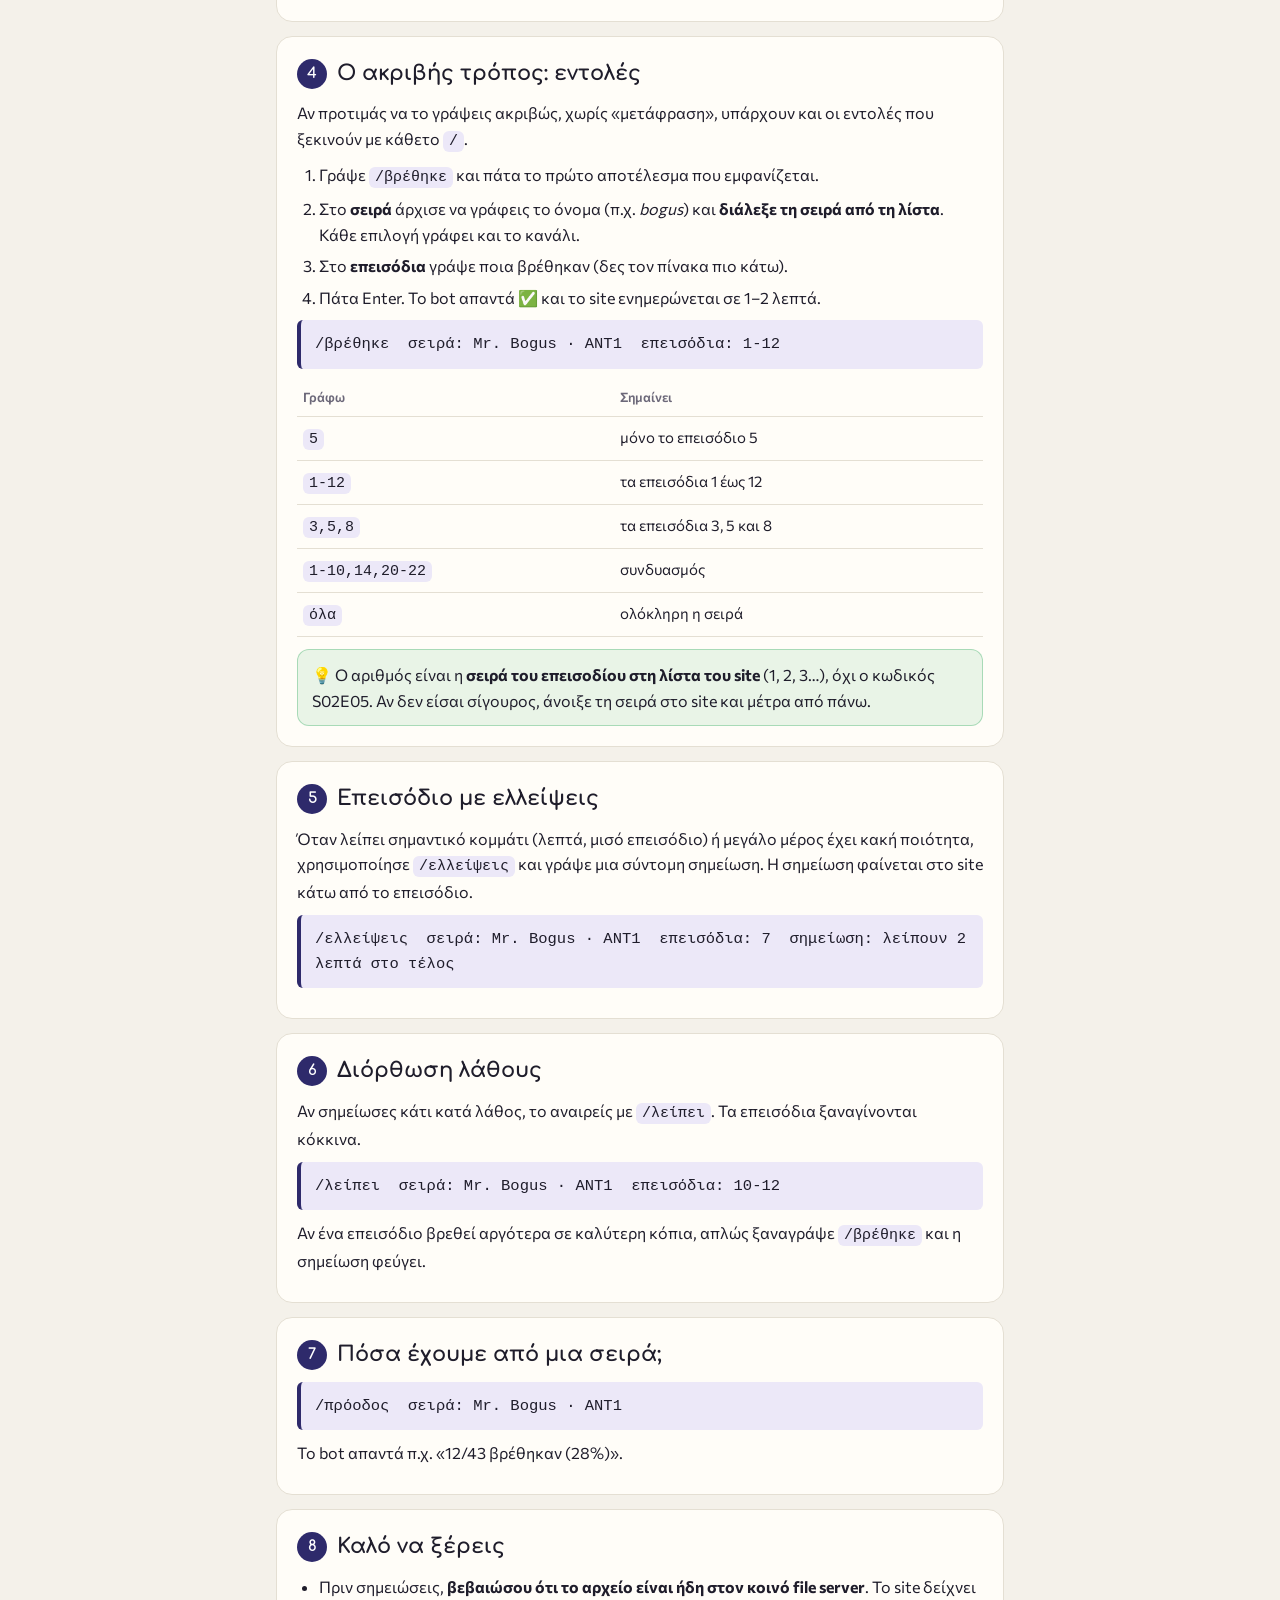
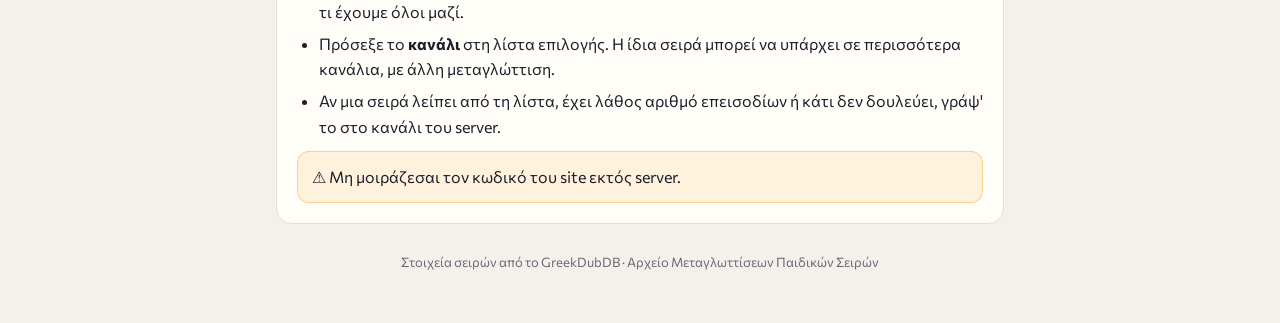
==== commit 778da676: "Φίλτρο επεισοδίων ανά σειρά: Όλα / Βρέθηκαν / Δεν βρέθηκαν Στα «Δεν βρέθηκαν» μπαίνουν όσα λείπουν κ" ====
--- a/manual.html
+++ b/manual.html
@@ -64,7 +64,7 @@
       <span><i style="background:var(--partial)"></i>Πορτοκαλί: βρέθηκε με σοβαρές ελλείψεις</span>
       <span><i style="background:var(--missing)"></i>Κόκκινο: λείπει</span>
     </div>
-    <p>Ο κύκλος δίπλα σε κάθε σειρά δείχνει πόσο κοντά είμαστε στο να την έχουμε ολόκληρη. Το κουμπί <b>📝 Σημειώσεις</b> μέσα σε μια σειρά δείχνει όλες τις σημειώσεις της· πατώντας ένα κουτάκι με σημείωση ανοίγει η δική του.</p>
+    <p>Ο κύκλος δίπλα σε κάθε σειρά δείχνει πόσο κοντά είμαστε στο να την έχουμε ολόκληρη. Το κουμπί <b>📝 Σημειώσεις</b> μέσα σε μια σειρά δείχνει όλες τις σημειώσεις της· πατώντας ένα κουτάκι με σημείωση ανοίγει η δική του. Με τα κουμπιά <b>Όλα / Βρέθηκαν / Δεν βρέθηκαν</b> βλέπεις μόνο όσα επεισόδια έχουμε ή μόνο όσα ψάχνουμε ακόμα. Στα «Δεν βρέθηκαν» μπαίνουν και όσα σώζονται μόνο λίγα λεπτά.</p>
   </section>
 
   <section>
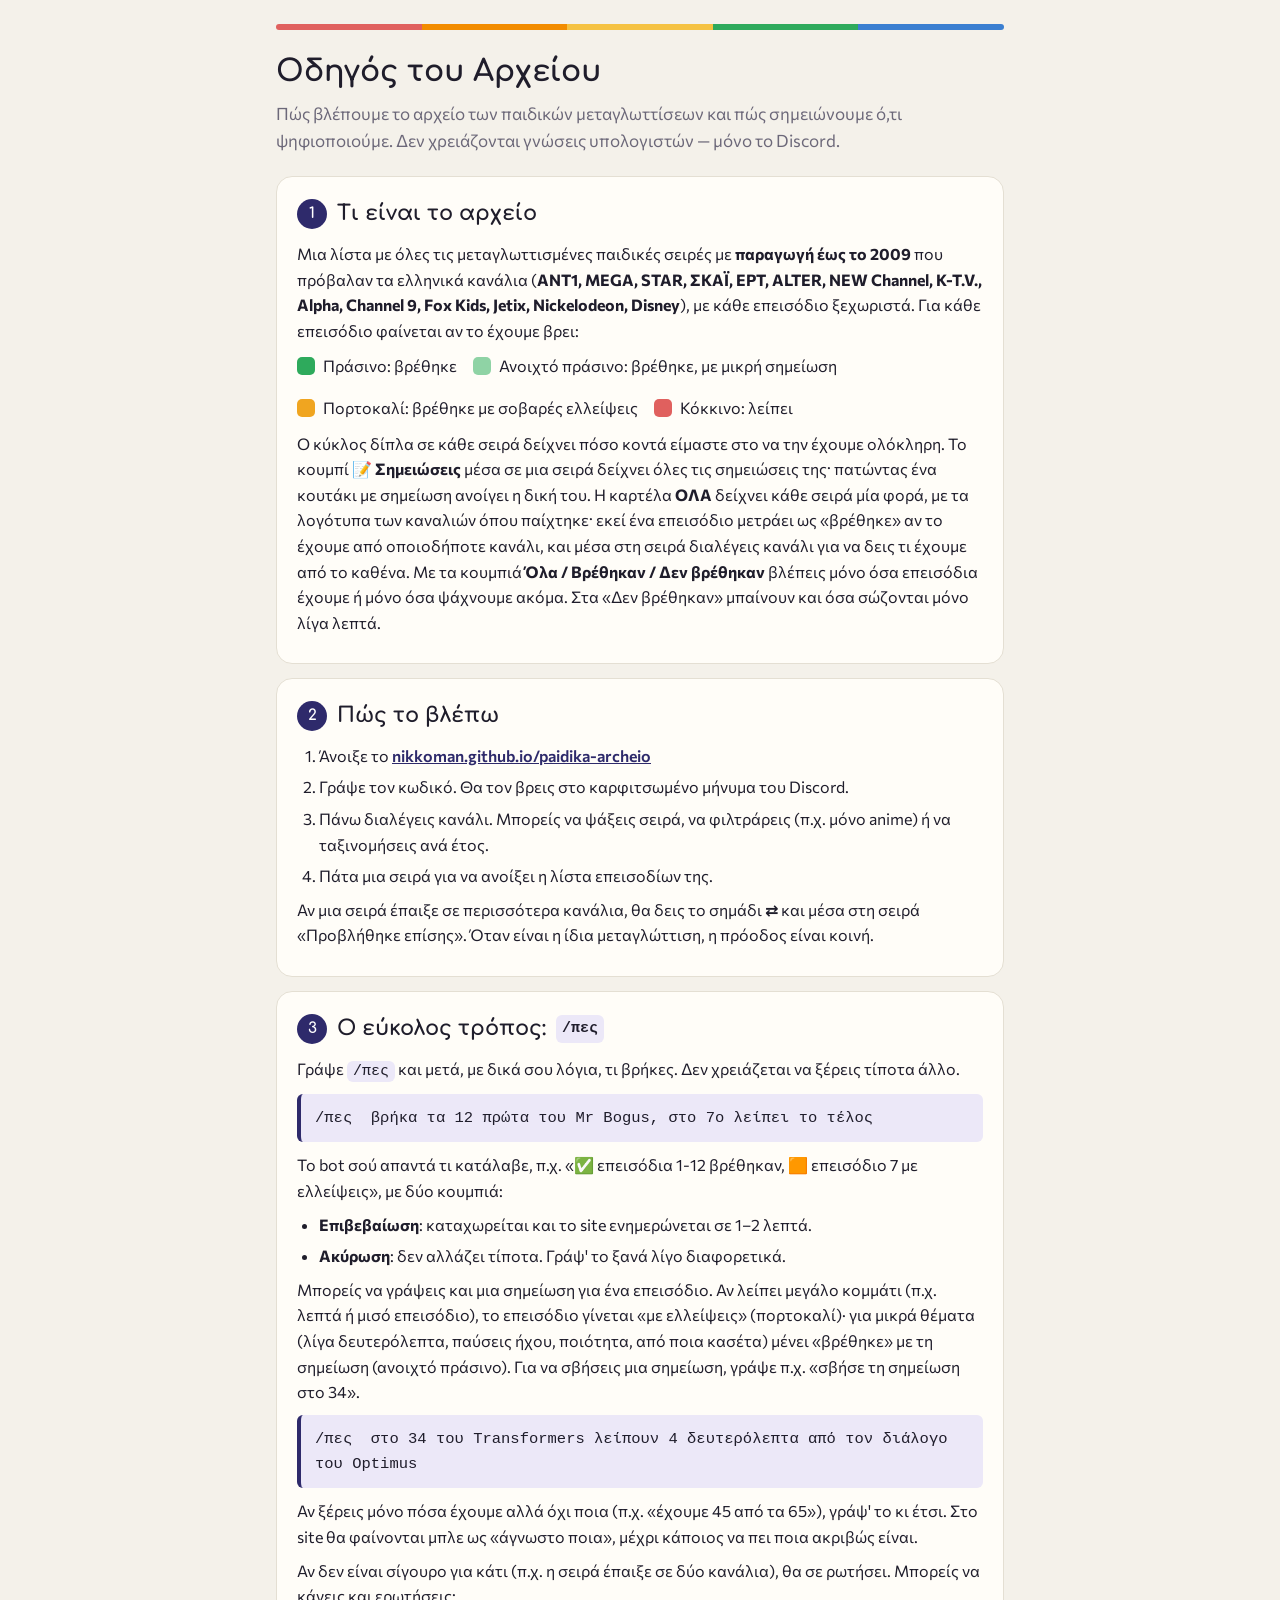
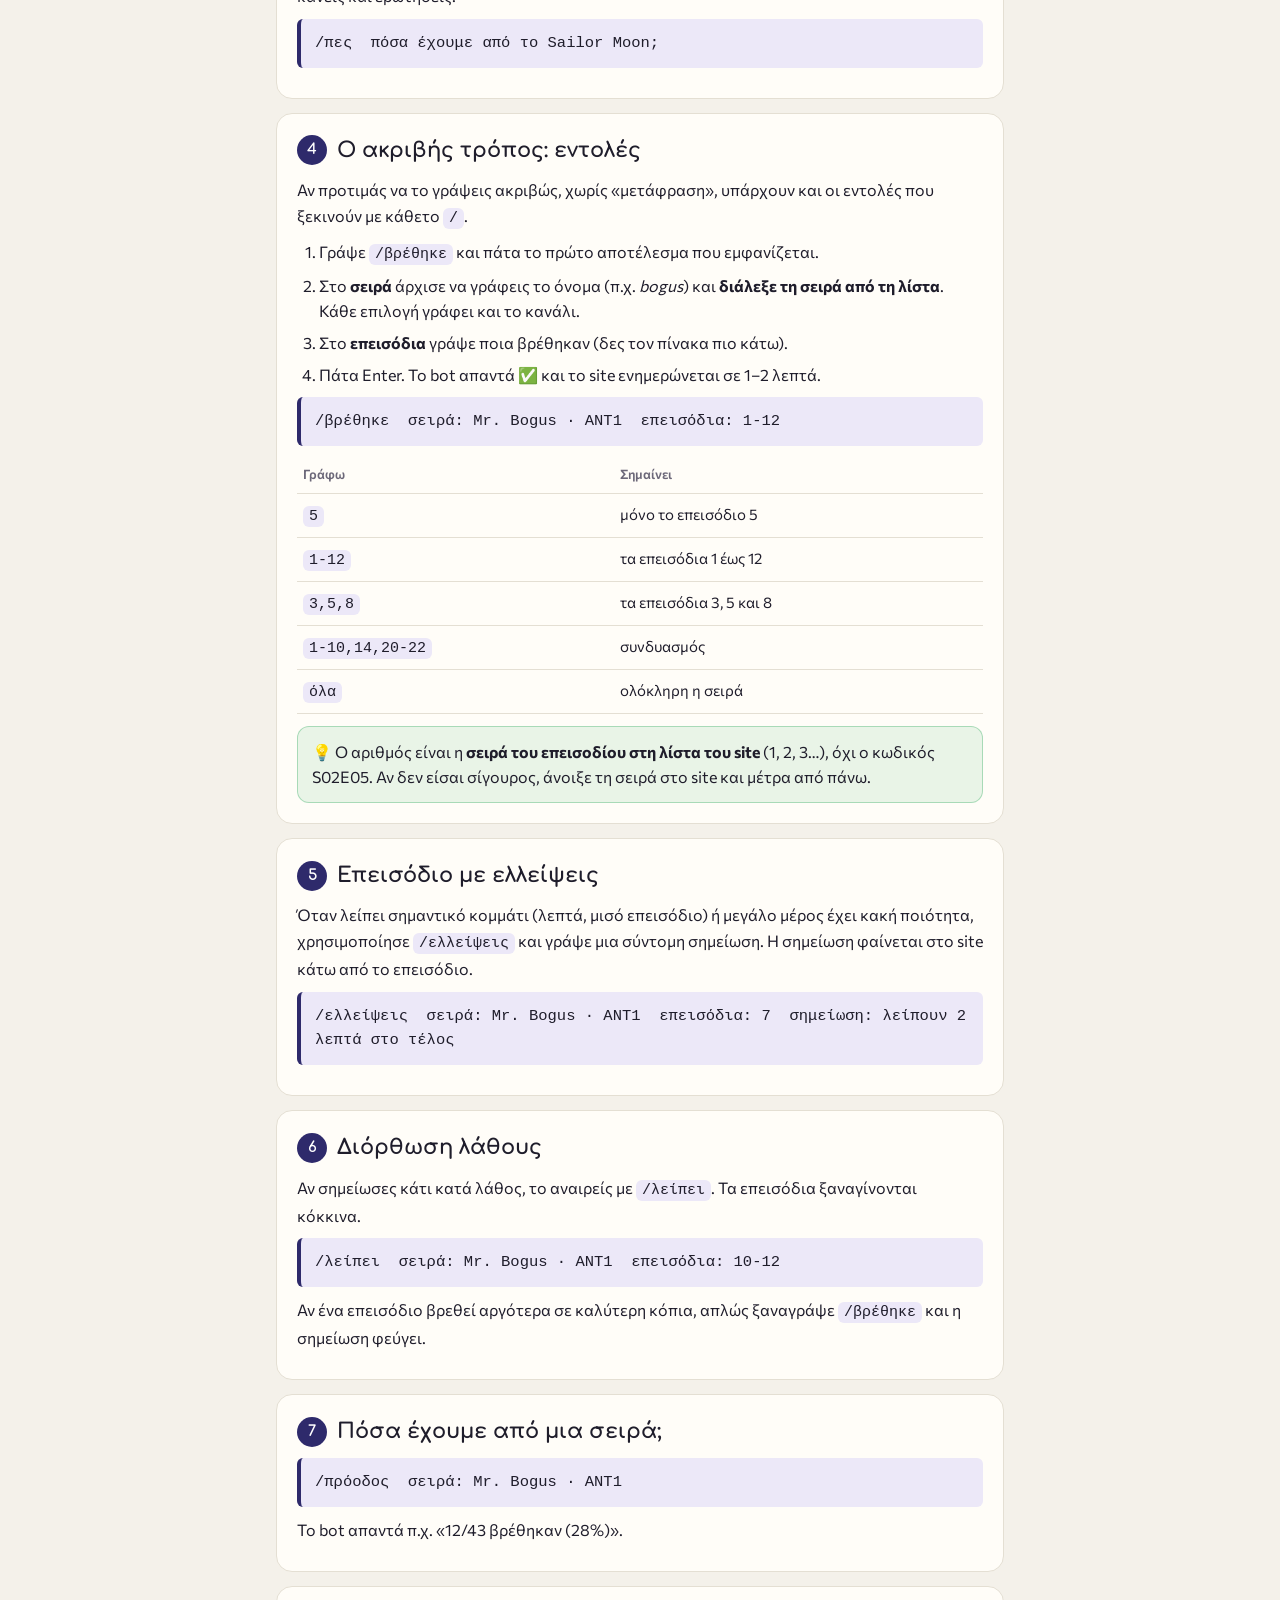
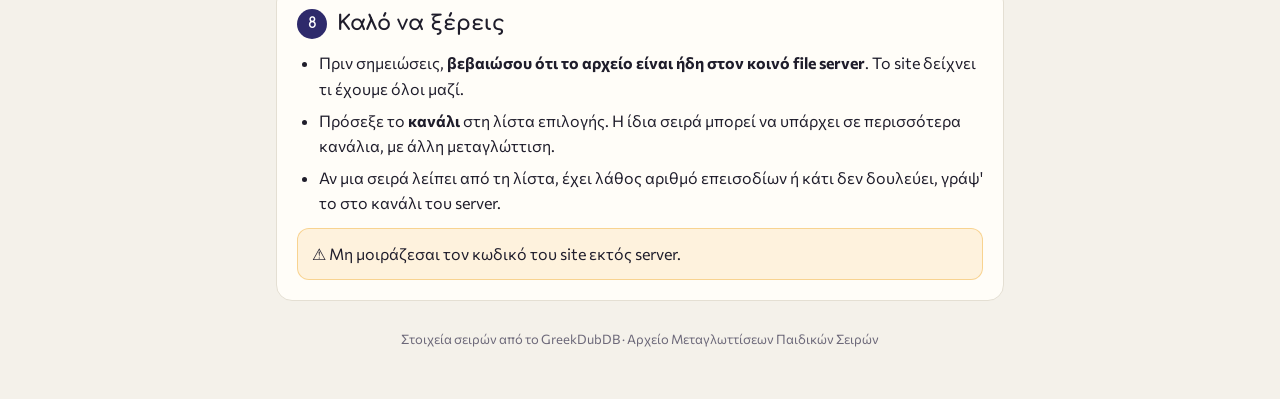
==== commit 607ee900: "Καρτέλα «ΟΛΑ»: κάθε σειρά μία φορά, με επιλογή καναλιού μέσα στη σειρά Co-Authored-By: Claude Opus 5" ====
--- a/manual.html
+++ b/manual.html
@@ -64,7 +64,7 @@
       <span><i style="background:var(--partial)"></i>Πορτοκαλί: βρέθηκε με σοβαρές ελλείψεις</span>
       <span><i style="background:var(--missing)"></i>Κόκκινο: λείπει</span>
     </div>
-    <p>Ο κύκλος δίπλα σε κάθε σειρά δείχνει πόσο κοντά είμαστε στο να την έχουμε ολόκληρη. Το κουμπί <b>📝 Σημειώσεις</b> μέσα σε μια σειρά δείχνει όλες τις σημειώσεις της· πατώντας ένα κουτάκι με σημείωση ανοίγει η δική του. Με τα κουμπιά <b>Όλα / Βρέθηκαν / Δεν βρέθηκαν</b> βλέπεις μόνο όσα επεισόδια έχουμε ή μόνο όσα ψάχνουμε ακόμα. Στα «Δεν βρέθηκαν» μπαίνουν και όσα σώζονται μόνο λίγα λεπτά.</p>
+    <p>Ο κύκλος δίπλα σε κάθε σειρά δείχνει πόσο κοντά είμαστε στο να την έχουμε ολόκληρη. Το κουμπί <b>📝 Σημειώσεις</b> μέσα σε μια σειρά δείχνει όλες τις σημειώσεις της· πατώντας ένα κουτάκι με σημείωση ανοίγει η δική του. Η καρτέλα <b>ΟΛΑ</b> δείχνει κάθε σειρά μία φορά, με τα λογότυπα των καναλιών όπου παίχτηκε· εκεί ένα επεισόδιο μετράει ως «βρέθηκε» αν το έχουμε από οποιοδήποτε κανάλι, και μέσα στη σειρά διαλέγεις κανάλι για να δεις τι έχουμε από το καθένα. Με τα κουμπιά <b>Όλα / Βρέθηκαν / Δεν βρέθηκαν</b> βλέπεις μόνο όσα επεισόδια έχουμε ή μόνο όσα ψάχνουμε ακόμα. Στα «Δεν βρέθηκαν» μπαίνουν και όσα σώζονται μόνο λίγα λεπτά.</p>
   </section>
 
   <section>
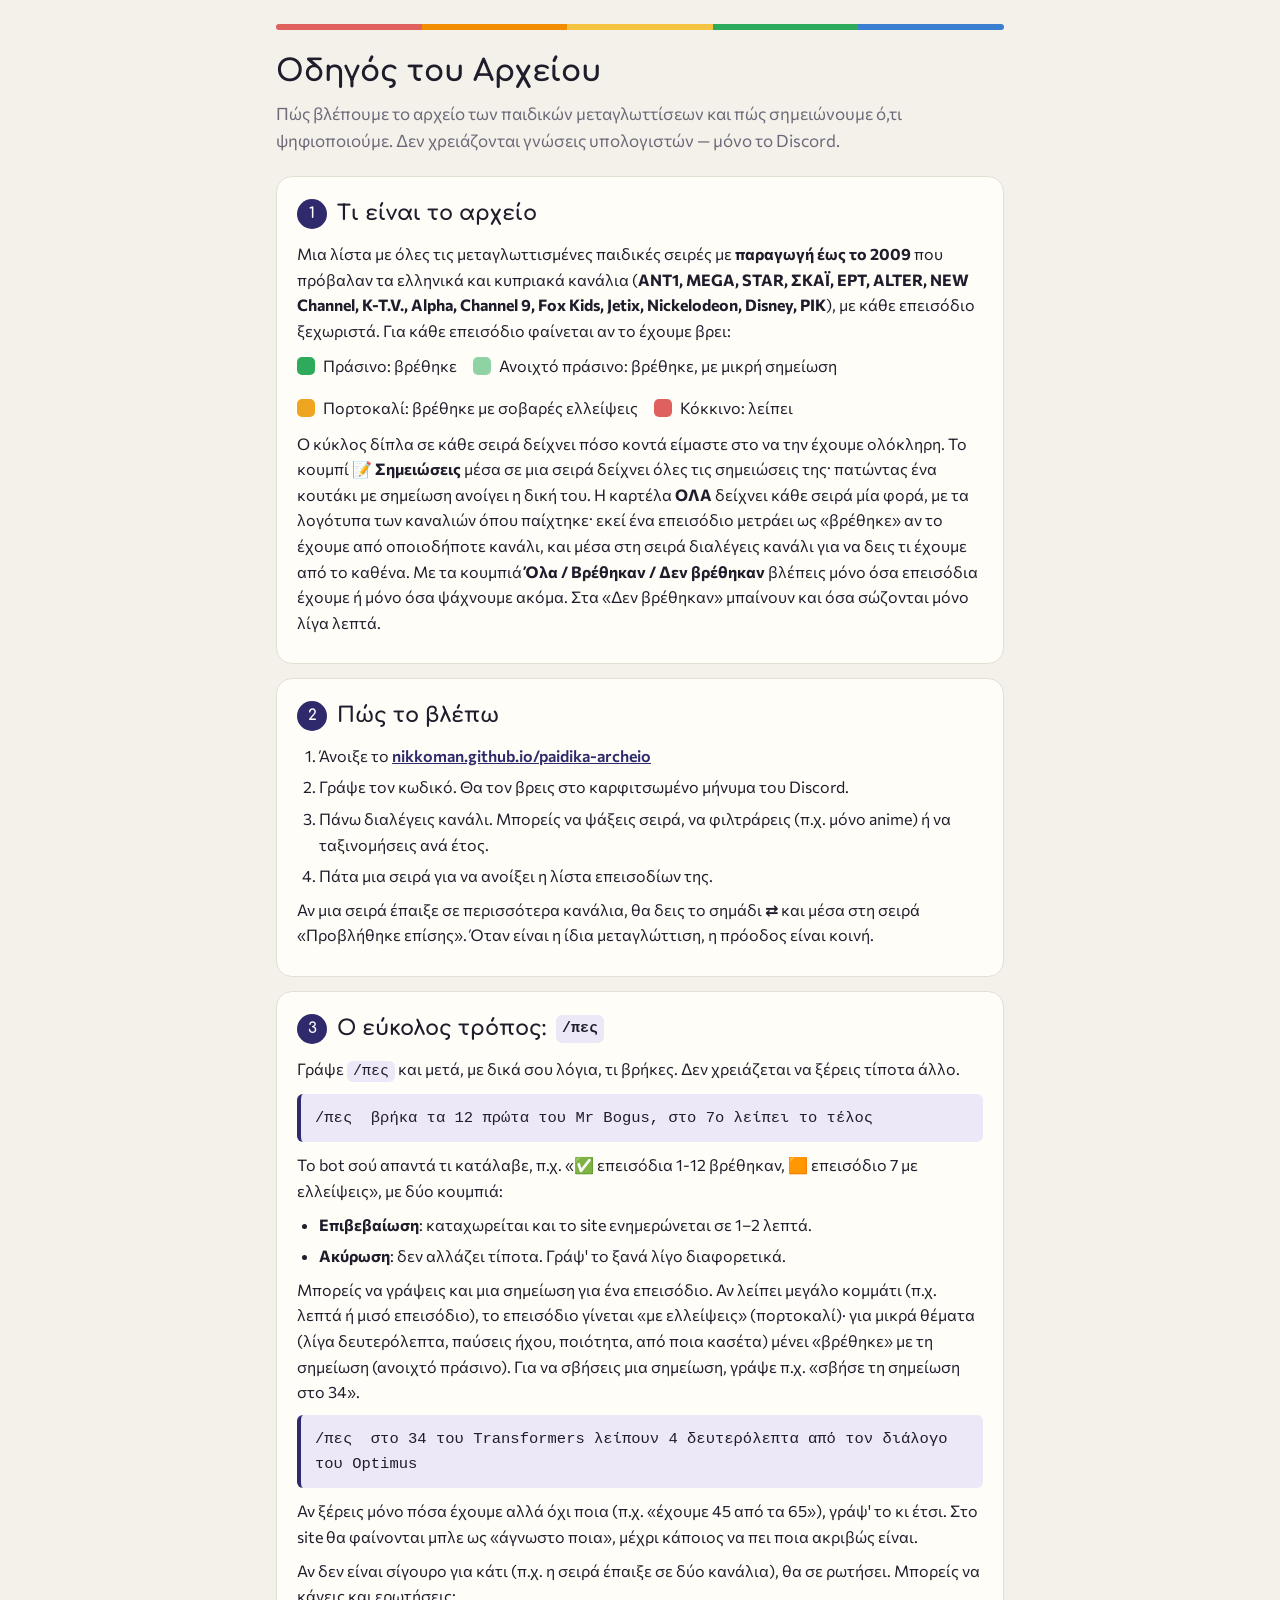
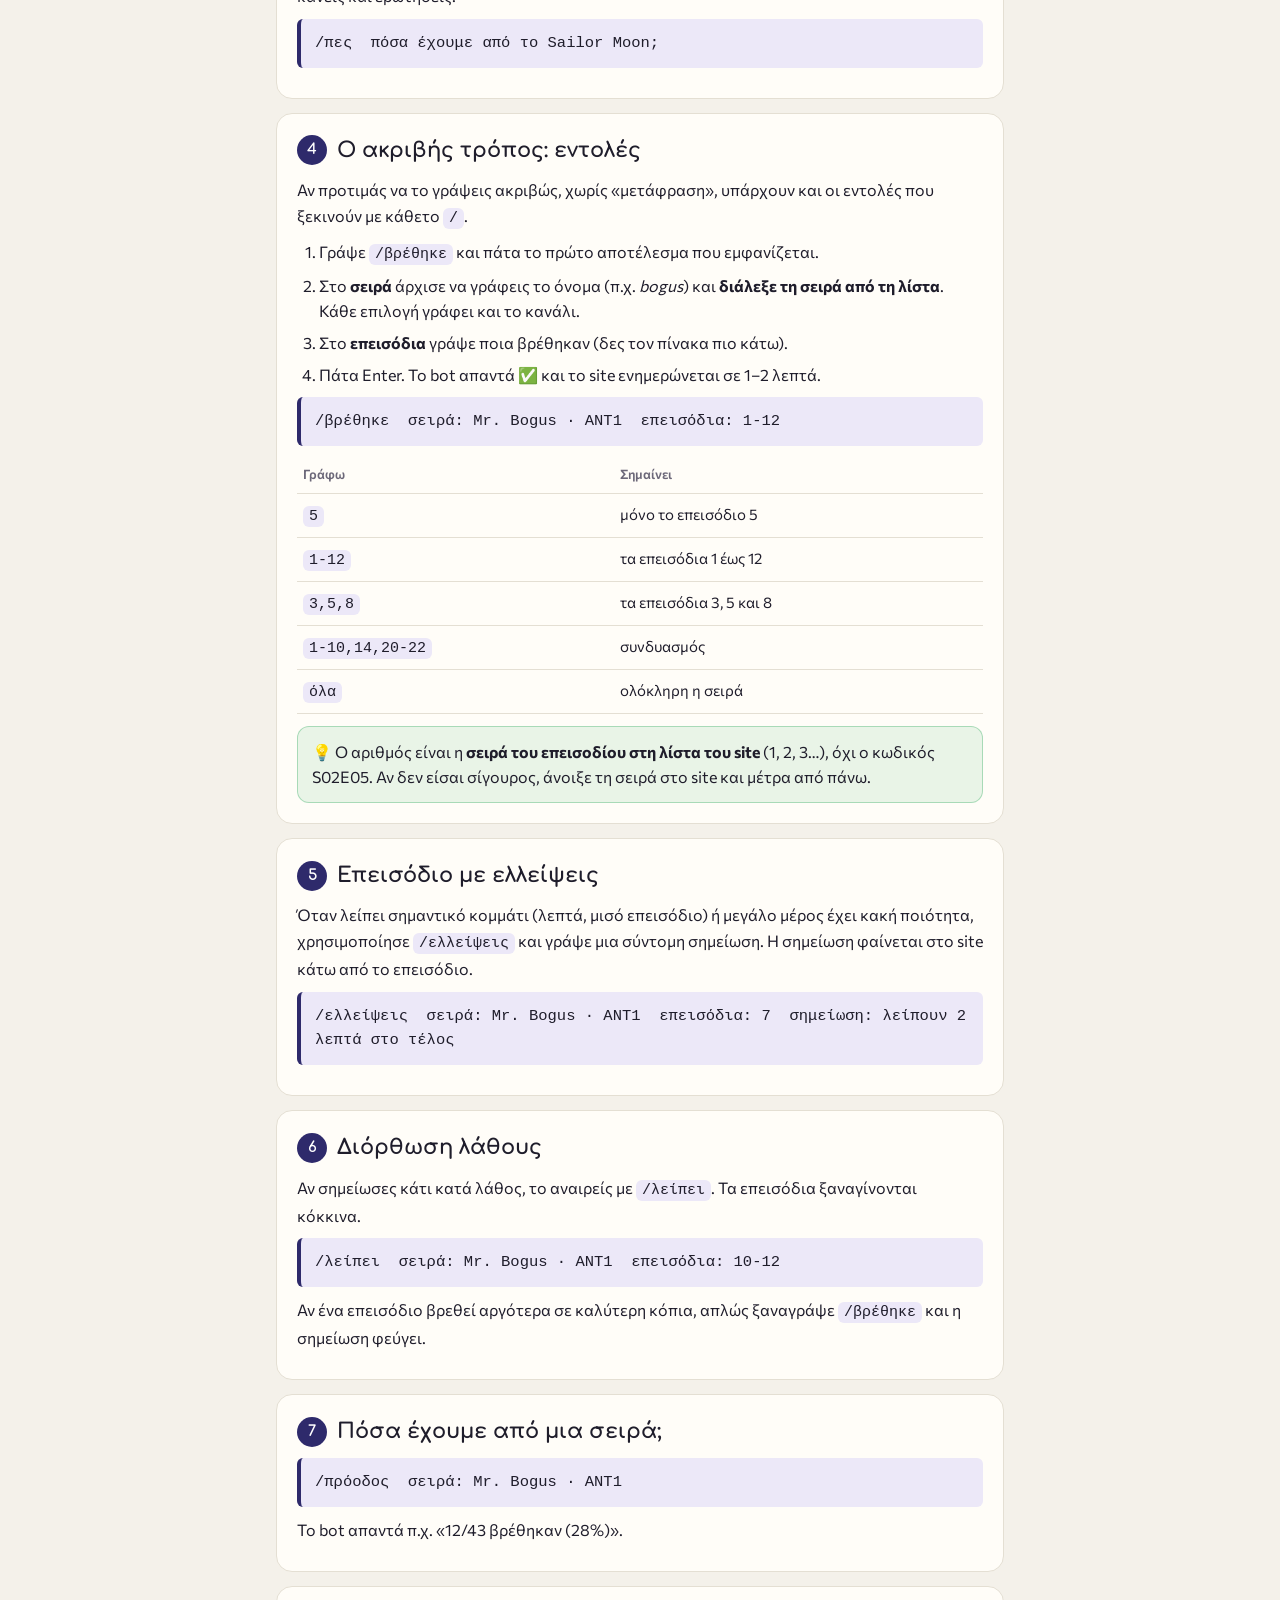
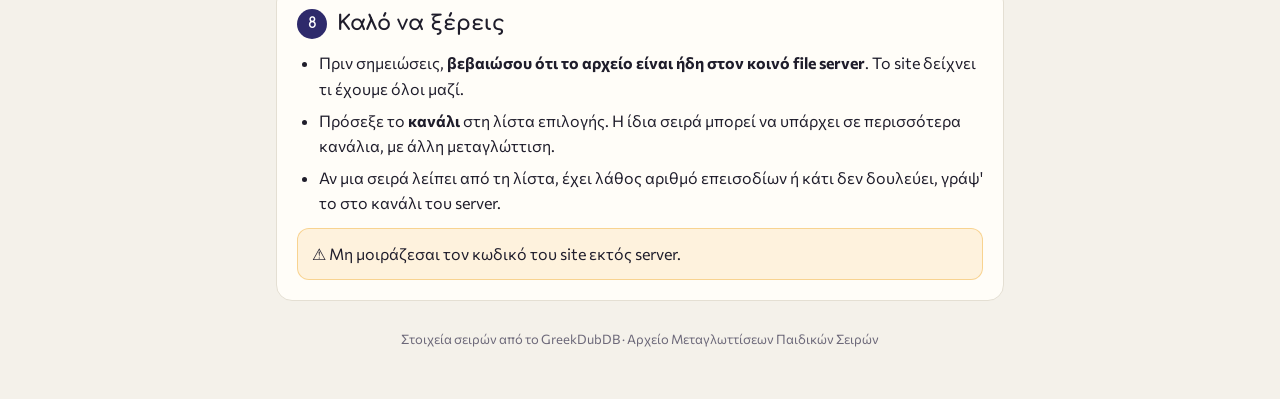
==== commit 15c5ee1e: "Νέο κανάλι ΡΙΚ (ΡΙΚ1/ΡΙΚ2, 57 σειρές) · American Gladiators MEGA: μόνο οι 2 πρώτοι κύκλοι (52) Co-Au" ====
--- a/manual.html
+++ b/manual.html
@@ -57,7 +57,7 @@
 
   <section>
     <h2><span class="n">1</span>Τι είναι το αρχείο</h2>
-    <p>Μια λίστα με όλες τις μεταγλωττισμένες παιδικές σειρές με <b>παραγωγή έως το 2009</b> που πρόβαλαν τα ελληνικά κανάλια (<b>ANT1, MEGA, STAR, ΣΚΑΪ, ΕΡΤ, ALTER, NEW Channel, K-T.V., Alpha, Channel 9, Fox Kids, Jetix, Nickelodeon, Disney</b>), με κάθε επεισόδιο ξεχωριστά. Για κάθε επεισόδιο φαίνεται αν το έχουμε βρει:</p>
+    <p>Μια λίστα με όλες τις μεταγλωττισμένες παιδικές σειρές με <b>παραγωγή έως το 2009</b> που πρόβαλαν τα ελληνικά και κυπριακά κανάλια (<b>ANT1, MEGA, STAR, ΣΚΑΪ, ΕΡΤ, ALTER, NEW Channel, K-T.V., Alpha, Channel 9, Fox Kids, Jetix, Nickelodeon, Disney, ΡΙΚ</b>), με κάθε επεισόδιο ξεχωριστά. Για κάθε επεισόδιο φαίνεται αν το έχουμε βρει:</p>
     <div class="legend">
       <span><i style="background:var(--found)"></i>Πράσινο: βρέθηκε</span>
       <span><i style="background:#8fd3a5"></i>Ανοιχτό πράσινο: βρέθηκε, με μικρή σημείωση</span>
